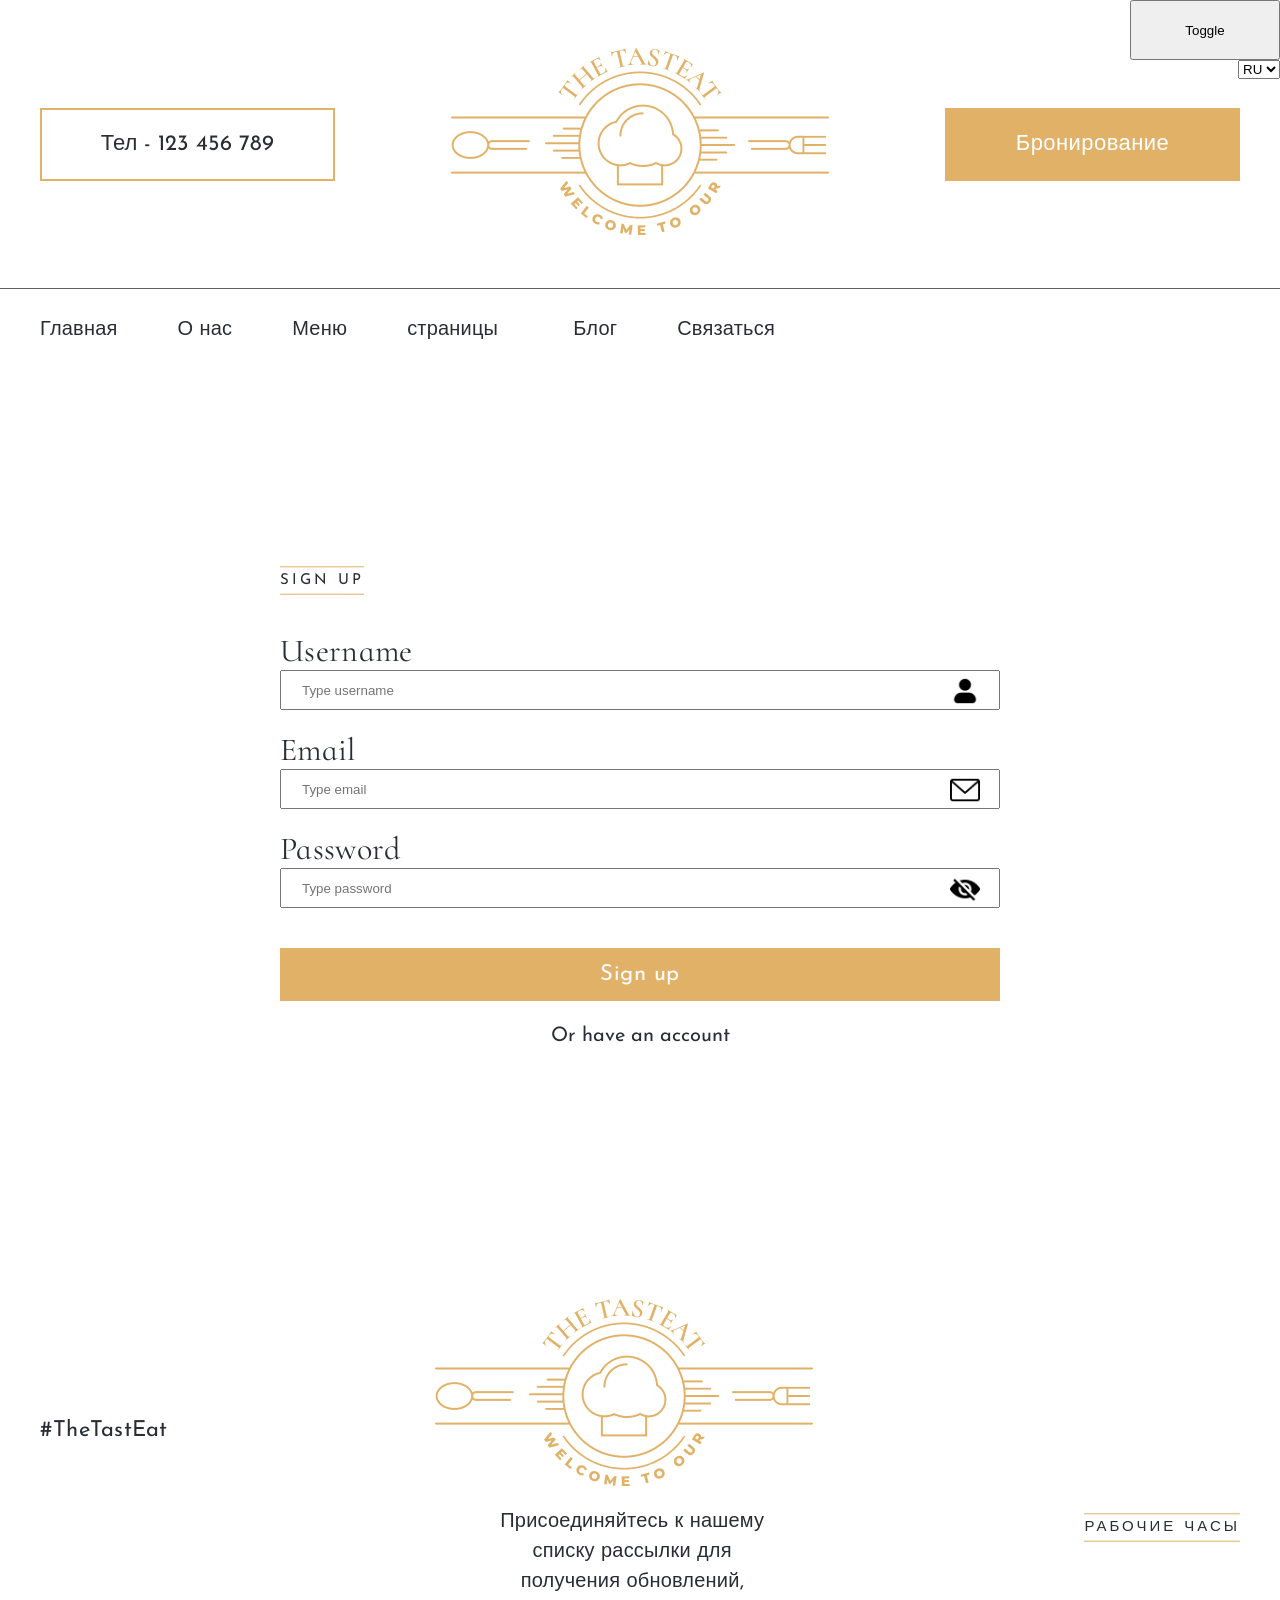
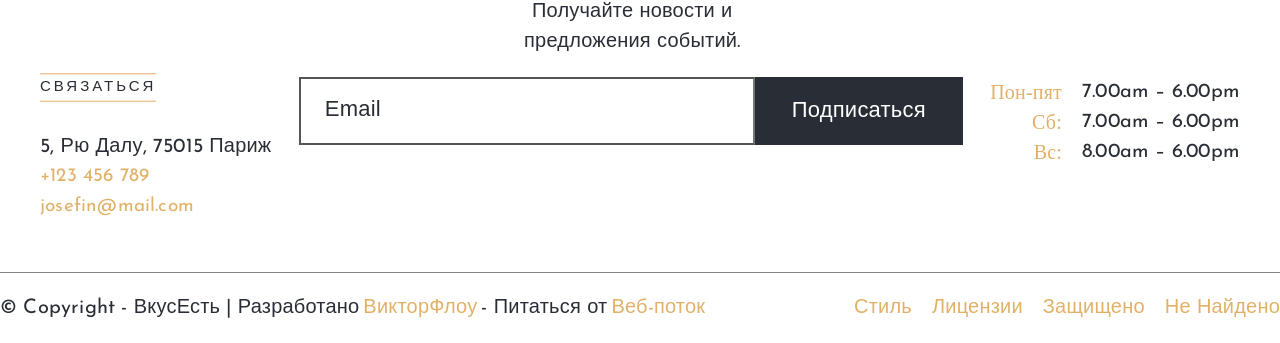
==== auth.html @ c8b8f95c "feat: add initial page layout" ====
<!DOCTYPE html>
<html lang="en">

<head>
    <meta charset="UTF-8">
    <meta name="viewport" content="width=device-width, initial-scale=1.0">
    <link href="https://fonts.googleapis.com/css2?family=Josefin+Sans:ital,wght@0,100..700;1,100..700&display=swap"
        rel="stylesheet">
        <link type="image/x-icon" href="./static/LOGO.png" rel="shortcut icon">
    <link
        href="https://fonts.googleapis.com/css2?family=Cormorant+Infant:ital,wght@0,300;0,400;0,500;0,600;0,700;1,300;1,400;1,500;1,600;1,700&display=swap"
        rel="stylesheet">
    <title>Курсовая работа</title>
    <link href="./styles/theme/global.css" rel="stylesheet">
    <link href="./styles/index.css" rel="stylesheet">
    <link href="./styles/auth.css" rel="stylesheet">
    <link href="./styles/theme/breakpoints.css" rel="stylesheet">
    <link href="./styles/theme/animations.css" rel="stylesheet">
    <link href="./styles/theme/theme.css" rel="stylesheet">
    <link href="./styles/theme/other-breakpoints.css" rel="stylesheet">
    <link href="./styles/theme/burger.css" rel="stylesheet">
    <link href="./styles/theme/modal.css" rel="stylesheet">
</head>

<body>
    <div class="page__wrapper">
    <header class="header">
        <div class="container__max">
            <div class="header__preview">
                <div class="header__preview__button__left btn__animation">
                    <a href="tel:123456789" class="lng-tel">Call - 123 456 789</a>
                </div>
                <div class="header__preview__logo">
                    <img src="./static/LOGO.png" alt="logo" class="header__preview__image" />
                </div>
                <div class="header__preview__button__right lng-reservation btn__animation">
                    Reservation
                </div>
            </div>
            <div class="navbar__container">

          


        <nav>
            <ul class="header__navbar">
                <li class="header__btn">
                    <a style="position: relative; z-index: 11111111111111111111;" class="lng-home pp"
                    href="./index.html">
                    Home
                </a>
                </li>
                <li class="header__btn">
                    <a href="#mini__info" class="header__btn__link lng-about__us">
                        About Us
                    </a>
                </li>
                <li class="header__btn">
                    <a href="#dishes" class="header__btn__link lng-menu">
                        Our Menu
                    </a>
                </li>
                <li class="header__btn">
                    <a style="position: relative; z-index: 11111111111111111111;" class="lng-pages pp"
                        href="./index.html">
                        Pages
                    </a>
                </li>

                <li class="header__btn">
                    <a href="#blog" class="header__btn__link lng-blog">
                        Blog
                    </a>
                </li>
                <li class="header__btn">
                    <a href="#footer" class="header__btn__link lng-contact">
                        Contact Us
                    </a>
                </li>
            </ul>
        </nav>




                <div class="header__navbar__networks">
                    <img src="./static/inst.png" alt="social network" class="header__network" />
                    <img src="./static/facebook.png" alt="social network" class="header__network" />
                    <img src="./static/twitter.png" alt="social network" class="header__network" />
                    <img src="./static/pinterest.png" alt="social network" class="header__network" />
                </div>

            </div>

        </div>



<div class="burger__panel">
    <div class="burger">
        <span></span>
                <span></span>
                <span></span>
            </div>

        </div>
        <aside class="burger__content">

            <img src="./static/LOGO.png" alt="logo" class="burger__logo">

            <div class="burger__btns">
                <div class="burger__btn lng-home">Home</div>
                <div class="burger__btn lng-about__us">About Us</div>
                <div class="burger__btn  lng-menu">Our Menu</div>
                <div class="burger__btn lng-pages">Pages</div>
                <div class="burger__btn lng-blog">Blog</div>
                <div class="burger__btn lng-contact">Contact Us</div>
                <div class="burger__btn">Call - 123 456 789</div>
                <div class="burger__btn">Reservation</div>
            </div>
            <div class="header__navbar__networks">
                <img src="./static/inst.png" alt="social network" class="header__network" />
                <img src="./static/facebook.png" alt="social network" class="header__network" />
                <img src="./static/twitter.png" alt="social network" class="header__network" />
                <img src="./static/pinterest.png" alt="social network" class="header__network" />
            </div>
        </aside>
    </header>




















        <main class="content__of__page">
            <div id="arrowTop" class="arrowTop" hidden></div>
            <section class="auth__form">
                <div class="container__max">
                    <div class="auth__form__content">
                        <p class="auth__form__title">
                            Sign up
                        </p>
                        <form action="" class="auth__form__inputs">
                            <div class="form__element">
                                <p class="form__username__text">
                                    Username
                                </p>
                                <input type="text" class="form__username__input user__input" placeholder="Type username" required />
                                <img src="./static/auth/user.png" alt="user" class="form__username__image" />


                                <p class="form__user__input__error">
                                   
                                </p>
                            </div>


                            <div class="form__element">
                                <p class="form__username__text">
                                    Email
                                </p>
                                <input type="text" class="form__username__input email__input" placeholder="Type email" required />
                                <img src="./static/auth/email.png" alt="user" class="form__username__image" />


                                <p class="form__email__input__error">
                                   
                                </p>
                            </div>


                            <div class="form__element">
                                <p class="form__username__text">
                                    Password
                                </p>
                                <input   class="form__username__input password__input" type="password" placeholder="Type password" required />
                                <img src="./static/auth/hidden.png" alt="user" class="form__username__image eye__btn" />


                                <p class="form__password__input__error">
                                   
                                </p>
                            </div>

                            <div class="form__element">
                                <button type="submit" class="auth__form__submit btn__animation">
                                    Sign up
                                </button>
                            </div>

                            <div class="form__element">
                              <p class="orHave">
                                <a href="./signin.html">

                                    Or have an account
                                </a>
                              </p>
                            </div>
                        </form>
                    </div>
                </div>
            </section>
        </main>
        <footer class="footer" id="footer">
            <div class="container__max">
                <div class="footer__preview">
                    <p class="footer__hashtag">
                        #TheTastEat
                    </p>
                    <img src="./static/LOGO.png" alt="logo" class="footer__preview__logo" />
                    <div class="footer__networks">
                        <img src="./static/inst.png" alt="social network" class=" " />
                        <img src="./static/facebook.png" alt="social network" class=" " />
                        <img src="./static/twitter.png" alt="social network" class=" " />
                        <img src="./static/pinterest.png" alt="social network" class=" " />
                    </div>
                </div>
                <div class="footer__titles">
                    <div class="footer__titles__element">
                    </div>
                    <div class="footer__titles__element lng-footer-title">
                        Join our mailing list for updates,
                        Get news & offers events.
                    </div>
                    <div class="footer__titles__element">
                        <p class="footer__working__hours lng-footer-wh">
                            Working Hours
                        </p>
                    </div>
                </div>
                <div class="footer__main">
                    <div class="footer__main__element">
                        <p class="footer__main__element__title lng-footer-contact">
                            Contact
                        </p>
                        <p class="footer__main__element__subtitle lng-footer-st">
                            5 Rue Dalou, 75015 Paris
                        </p>
                        <p class="footer__main__element__email">
                            <a href="tel:1234556">
                                +123 456 789
                            </a>
                        </p>
                        <p class="footer__main__element__tel">
                            <a href="mailto:test@mail.ru">

                                josefin@mail.com
                            </a>
                        </p>
                    </div>


                    <div class="footer__main__element">

                        <form action="" class="footer__main__element__form">
                            <div class="footer__main__element__form__content">
                                <input type="text" class="footer__main__element__input" placeholder="Email" required />
                                <button type="submit"
                                    class="footer__main__element__form__btn lng-footer-sbs btn__animation">
                                    Subscribe
                                </button>
                            </div>
                        </form>

                    </div>
                    <div class="footer__main__element">
                        <div class="footer__main__element__days">
                            <div class="footer__main__element__day">
                                <p class="footer__main__element__day__left lng-footer-m-f">
                                    Mon – Fri:
                                </p>
                                <p class="footer__main__element__day__right">
                                    7.00am – 6.00pm
                                </p>
                            </div>
                            <div class="footer__main__element__day">
                                <p class="footer__main__element__day__left lng-footer-sat">
                                    Sat:
                                </p>
                                <p class="footer__main__element__day__right">
                                    7.00am – 6.00pm
                                </p>
                            </div>
                            <div class="footer__main__element__day">
                                <p class="footer__main__element__day__left lng-footer-sun">
                                    Sun:
                                </p>
                                <p class="footer__main__element__day__right">
                                    8.00am – 6.00pm
                                </p>

                            </div>
                        </div>

                    </div>
                </div>

                <div class="footer__copyright">
                    <div class="footer__copyright__left">
                        <span class="footer__copyright__white lng-footer-copyright">
                            © Copyright - TastEat | Designed by
                        </span>
                        <span class="footer__copyright__orange lng-footer-victorflow">
                            VictorFlow
                        </span>
                        <span class="footer__copyright__white lng-footer-powered">
                            - Powered by
                        </span>
                        <span class="footer__copyright__orange lng-footer-webflow">
                            Webflow
                        </span>
                    </div>
                    <div class="footer__copyright__right">
                        <div class="footer__copyright__item lng-footer-styleguide">Styleguide</div>
                        <div class="footer__copyright__item lng-footer-licences">Licenses</div>
                        <div class="footer__copyright__item lng-footer-protected">Protected</div>
                        <div class="footer__copyright__item lng-footer-not">Not Found</div>
                    </div>
                </div>
            </div>
        </footer>




        <input type="button" class="theme__switcher" value="Toggle" id="toggle-theme" />

        <select class="change-lang">
            <option value="ru" selected>RU</option>
            <option value="en">EN</option>
           
        </select>
    </div>






    <div class="modal">
        <div class="modal__window" id="modal">

<div class="modal__sign__up__content">

    <h1 class="modal__window__title">
        Contradulation! You have been successfully sign up!
            </h1>
            <button class="modal__window__btn  btn__animation">
                Continue
            </button>
        </div>
         






        </div>
        <div class="modal__overlay"></div>
    </div>






    <script src="book-modal.js"></script>
    <script src="card-carousel.js">  </script>
    <script src="arrow.js">  </script>
    <script src="theme-switcher.js"></script>
    <script src="sidebar.js"></script>
    <script src="lang-switcher.js"></script>
    <script src="auth.js"></script>
    <script src="form-validation.js"></script>
</body>

</html>
---- styles/theme/global.css ----
* {
    box-sizing: border-box;
    margin: 0;
    padding: 0;
  }
  
  html,
  body {
    scroll-behavior: smooth;
    display: grid;

    grid-template-rows: 100%;
    grid-template-columns: 1fr;
    margin: 0;
    padding: 0;
    /*overflow-x: hidden; */
  }
  
  a {
    color: inherit;
    text-decoration: none;
  }
  
  button {
    border: none;
  }
  
  li {
    list-style-type: none;
  }
  
  ul {
    margin-left: 0;
    padding-left: 0;
  }
  
  h1,
  h2,
  h3,
  h4,
  h5,
  h6 {
    margin: 0;
  }
   
  .container__min {
    max-width: 1050px;
    margin: 0 auto;
    width: 100%;
  }
  
  .container__max {
    max-width: 1440px;
    margin: 0 auto;
    width: 100%;
  }
 
  
  .page__wrapper {
    display: flex;
    flex-direction: column;
    align-items: center;
    min-height: 100vh;
  }
  
  .content__of__page {
    flex-grow: 1;
    width: 100%;
  }
---- styles/index.css ----
:root {
    --body-bg-color: #fff;
    --black-color: #FFFFFF;
    --white-color: #292e36;
    --gray-color: #555;
    --transparent-gray: rgba(255, 255, 255, 0.4);
    --card-color: #343942;
    --we-offer-border: #323841;
    --book-table: rgba(41, 46, 54, 0.95);
    --darken-black: #fff;
}

:root[theme='dark'] {
    --body-bg-color: #292e36;
    --black-color: #292E36;
    --white-color: #fff;
    --gray-color: #dad7d7;
    --transparent-gray: #555;
    --card-color: #9e9c9c;
    --we-offer-border: #717477;
    --book-table: rgba(137, 139, 141, 0.95);
    --darken-black: #000;
}


body {
    background-color: var(--body-bg-color);
    transition: 1s ease-in-out;
}

.theme__switcher {
    position: fixed;
    width: 150px;
    height: 60px;
    right: 0;
}

.header {
    width: 100%;
    height: 370px;

    background-color: var(--black-color);


}

.header__preview {

    height: 288px;
    align-items: center;
    justify-content: space-between;
    padding: 0 40px;
    display: grid;
    grid-template-columns: minmax(180px, 295px) minmax(0px, 378px) minmax(180px, 295px);

    grid-column-gap: 10px;


}

.header__preview__button__left {
    white-space: nowrap;

    height: 73px;
    display: flex;
    align-items: center;
    justify-content: center;
    /*  color: #FFFFFF; */
    color: var(--white-color);
    border: 2px solid #E1B168;
    cursor: pointer;
    font-family: 'Josefin Sans', sans-serif;
    font-weight: 400;
    font-size: 22px;
    line-height: 150%;
    position: relative;

}

.header__preview__image {
    max-width: 378px;
    min-width: 300px;
    width: 100%;
}

.header__preview__button__right {

    height: 73px;
    background-color: #E1B168;
    /* color: #292E36; */
    color: var(--black-color);
    position: relative;
    display: flex;
    align-items: center;
    justify-content: center;
    font-weight: 400;
    font-size: 22px;
    line-height: 150%;
    letter-spacing: 0.02em;
    text-align: center;
    font-family: 'Josefin Sans', sans-serif;
    cursor: pointer;
}

.navbar__container {
    display: flex;
    justify-content: space-between;
    padding: 0 40px;
    height: 82px;
    align-items: center;
    border-top: 1px solid #5c6168;
}

.header__navbar {
    display: flex;
    column-gap: 60px;
}

.header__btn {
    font-weight: 400;
    font-size: 20px;
    line-height: 150%;
    letter-spacing: 0.01em;
    white-space: nowrap;
    color: var(--white-color);
    cursor: pointer;
    font-family: 'Josefin Sans', sans-serif;
    transition: 1s ease-in-out;
}

.header__btn:hover {
    color: #E1B168;
}

.header__btn:nth-child(5) {
    padding-left: 15px;
}

.header__navbar__networks {
    display: flex;
    column-gap: 20px;
}

.welcome {
    background-color: var(--black-color);
    height: 810px;


}

.welcome__content {
    display: flex;
    justify-content: space-between;
    align-items: center;
    height: 810px;
    padding-left: 40px;
    padding-right: 40px;

}

.welcome__left {
    display: flex;
    flex-direction: column;
    justify-content: center;

}

.welcome__title {
    max-width: 610px;
    font-weight: 400;
    font-size: 100px;
    line-height: 110%;
    color: var(--white-color);
    font-family: 'Cormorant Infant', sans-serif;
    margin-bottom: 26px;
}

.welcome__about {
    max-width: 610px;
    color: var(--white-color);
    font-family: 'Josefin Sans', sans-serif;
    font-weight: 400;
    font-size: 20px;
    line-height: 150%;
    margin-bottom: 35px;
}

.welcome__btn {
    background-color: transparent;
    border: 2px solid #E1B168;
    outline: none;
    cursor: pointer;
    width: 230px;
    height: 73px;
    display: flex;
    align-items: center;
    justify-content: center;
    color: #E1B168;

    font-family: 'Josefin Sans', sans-serif;
    font-weight: 400;
    font-size: 22px;
    line-height: 150%;
    letter-spacing: 0.01em;
}



.welcome__right {
    margin-top: 30px;

    /*                  
    background-color: orange;
   */
    align-self: flex-start;
}


.welcome__right__image {

    /*  display: grid;
     grid-template-columns: minmax(0px,  595px); */
    max-width: 595px;
    width: 100%;
    object-position: bottom;
}

.welcome__right__container {
    align-self: flex-end;
    height: 810px;
    position: relative;
    padding-left: 30px;
    padding-right: 30px;

}

.welcome__right__rh {
    width: 30px;
    height: 100%;
    background: rgba(255, 255, 255, 0.1);
    position: absolute;
    top: 0;
    right: 0;
    margin-left: 30px;
}

.mini__info {
    background-color: #fff8f5;

}

.mini__info__item__image {
    width: 83px;
    height: 83px
}

.mini__info__content {
    height: 243px;
    display: flex;
    padding-left: 40px;
    padding-right: 40px;
    justify-content: space-between;
    column-gap: 15px;
    /*
   */
    padding-top: 90px;
}

.mini__info__item {
    display: flex;
    column-gap: 20px;

}

.mini__info__item__title {
    font-family: 'Cormorant Infant', sans-serif;
    font-weight: 400;
    font-size: 30px;
    line-height: 130%;
    letter-spacing: 0.01em;
    color: #292E36;
    /*
  color: var(--black-color)
  */
}

.mini__info__item__about {
    font-weight: 400;
    font-size: 20px;
    line-height: 150%;
    letter-spacing: 0.01em;
    color: #555;
}


.delivery__story {
    background-color: #fff8f5;

}

.delivery__story__left {
    /*
height: 519px;
flex: 0 1 743px;
*/
    max-width: 743px;
    width: 100%;
    display: flex;

}

.delivery__story__left img {
    width: 100%;
}

.deivery__story__content {

    padding-left: 40px;
    padding-right: 40px;
    display: flex;
    column-gap: 45px;
    padding-top: 154px;

}

.delivery__story__right {
    display: flex;
    flex-direction: column;
}

.delivery__story__right__title {
    font-weight: 400;
    font-size: 40px;
    line-height: 140%;
    letter-spacing: 0.01em;
    font-family: 'Cormorant Infant', sans-serif;
    color: #292e36;
    /*
 color: var(--black-color);
 */
    margin-bottom: 10px;
}

.delivery__story__right__about {
    font-weight: 400;
    font-size: 20px;
    line-height: 150%;
    letter-spacing: 0.01em;
    max-width: 559px;
    color: #555;
    font-family: 'Josefin Sans', sans-serif;
    margin-bottom: 20px;
}


.delivery__story__right__years {
    display: flex;
    column-gap: 20px;

}

.delivery__story__right__2018,
.delivery__story__right__2022 {
    max-width: 274px;
}

.delivery__story__right__2018__title,
.delivery__story__right__2022__title {
    font-weight: 400;
    font-size: 40px;
    line-height: 140%;
    letter-spacing: 0.01em;
    font-family: 'Cormorant Infant', sans-serif;
    margin-bottom: 20px;
}

.delivery__story__right__2018__about,
.delivery__story__right__2022__about {
    font-weight: 400;
    font-size: 20px;
    line-height: 150%;
    letter-spacing: 0.01em;
    color: #555;
    font-family: 'Josefin Sans', sans-serif;
    margin-bottom: 20px;
}


.delivery__story__right__subscribtion__title {
    font-weight: 400;
    font-size: 20px;
    line-height: 150%;
    letter-spacing: 0.01em;
    color: #555;
    font-family: 'Josefin Sans', sans-serif;
    margin-bottom: 20px;
}

















.dishes {
    /*  
 */
    margin-top: 139px;
}

.dishes__menu {
    font-weight: 400;
    font-size: 15px;
    line-height: 150%;
    letter-spacing: 0.2em;
    position: relative;
    display: inline;
    font-family: 'Josefin Sans', sans-serif;
    margin-bottom: 20px;
    margin-left: 40px;
}

.dishes__content {
    margin-top: 12px;
    display: flex;
    justify-content: space-between;
    padding-left: 40px;
    padding-right: 40px;
    gap: 20px;

}

.dishes__menu::before {
    content: "";
    background-color: #E1B168;
    width: 100%;
    position: absolute;
    height: 1px;
    top: 0;
    left: 0;
    transform: translateY(-6.7px);
}

.dishes__menu::after {
    content: "";
    background-color: #E1B168;
    width: 100%;
    position: absolute;
    height: 1px;
    bottom: 0;
    left: 0;
    transform: translateY(6.7px);
}

.dishes__left__title {
    font-weight: 400;
    font-size: 40px;
    line-height: 140%;
    letter-spacing: 0.01em;
    color: var(--white-color);
    font-family: 'Cormorant Infant', sans-serif;
    margin-bottom: 13px;
}



.dishes__left__about {
    font-weight: 400;
    font-size: 20px;
    line-height: 150%;
    letter-spacing: 0.01em;
    /* color: #555; */
    color: var(--gray-color);
    font-family: 'Josefin Sans', sans-serif;
    max-width: 486px;
    margin-bottom: 45px;


}

.dishes__left__button {
    border: 2px solid #E1B168;
    display: flex;
    align-items: center;
    justify-content: center;
    font-weight: 400;
    font-size: 22px;
    line-height: 150%;
    letter-spacing: 0.01em;
    cursor: pointer;
    outline: none;
    background-color: transparent;
    color: #E1B168;
    font-family: 'Josefin Sans', sans-serif;
    width: 255px;
    height: 73px;
    margin-top: 60px;
}



.dishes__right {

    color: #555;
}

.dishes__elements {
    display: flex;
    flex-direction: column;
    row-gap: 35px;
}

.dishes__right__title {
    font-weight: 400;
    font-size: 36px;
    line-height: 140%;
    letter-spacing: 0.01em;
    font-family: 'Cormorant Infant', sans-serif;
    margin-bottom: 39px;
    color: var(--white-color)
}

.dishes__right__item {
    margin-bottom: 50px;
}

.dish__element {
    display: grid;
    grid-template-columns: 1fr minmax(200px, 718px);
    grid-column-gap: 20px;


}

/*flex  grow shrink*/
.dish__element__content {
    display: flex;
    flex-direction: column;
}

.dish__element__info {
    display: inline-flex;
    flex-wrap: nowrap;
    justify-content: space-between;
    position: relative;
}

.dish__element__title {
    font-weight: 400;
    font-size: 30px;
    line-height: 140%;
    letter-spacing: 0.01em;
    margin-top: 5px;
    /* color: #292e36; */
    color: var(--white-color);

    font-family: 'Cormorant Infant', sans-serif;
}

.dish__element__line {
    background-color: #aaa;
    height: 2px;
    width: 100%;
    margin-top: auto;

    /* margin-bottom: 10px; */
    transform: translateY(-10px);
}

.dish__element__about {
    margin-top: auto;
    font-weight: 400;
    font-size: 22px;
    line-height: 150%;
    letter-spacing: 0.01em;
    /* color: #555; */
    color: var(--gray-color);
    white-space: nowrap;
    font-family: 'Cormorant Infant', sans-serif;
    margin-bottom: 20px;
}

.dish__element__price {
    font-weight: 400;
    font-size: 30px;
    line-height: 140%;
    letter-spacing: 0.01em;
    /*color: #292e36; */

    color: var(--white-color);
    font-family: 'Cormorant Infant', sans-serif;
    margin-bottom: 10px;
}













.all {
    width: 300px;
    height: 400px;
    background-color: #E1B168;
    text-align: right;
}

.background__lamps {
    width: 100%;
    height: 600px;
    object-fit: cover;
    object-position: center;
}






/*offers__card__content__image */

.offers {
    margin-top: 140px;

}

.offers__content {
    display: flex;
    flex-direction: column;
    align-items: center;
    justify-content: center;

}



.offers__first__title {
    font-weight: 400;
    font-size: 15px;
    line-height: 150%;
    letter-spacing: 0.2em;
    text-transform: uppercase;
    text-align: center;
    /*
    color: #292e36;
  */
    color: var(--white-color);
    font-family: 'Josefin Sans', sans-serif;
    display: inline;
    position: relative;
    margin-bottom: 12px;
}


.offers__first__title::before {
    content: "";
    background-color: #E1B168;
    width: 100%;
    position: absolute;
    height: 1px;
    top: 0;
    left: 0;
    transform: translateY(-6.7px);
    top: 0;
    left: 0
}

.offers__first__title::after {
    content: "";
    background-color: #E1B168;
    width: 100%;
    position: absolute;
    height: 1px;
    bottom: 0;
    left: 0;
    transform: translateY(6.7px);
    left: 0;
    bottom: 0;
}

.offers__second__title {
    font-weight: 400;
    font-size: 40px;
    line-height: 140%;
    letter-spacing: 0.01em;
    text-transform: capitalize;
    text-align: center;
    /*   color: #292e36; */
    color: var(--white-color);
    font-family: 'Cormorant Infant', sans-serif;
    margin-bottom: 8px;
}


.offers__about {
    font-weight: 400;
    font-size: 20px;
    line-height: 150%;
    letter-spacing: 0.01em;
    text-align: center;
    /* color: #555; */

    color: var(--gray-color);
    font-family: 'Josefin Sans', sans-serif;
    max-width: 813px;
}


.offers__cards {
    display: grid;
    grid-template-columns: minmax(300px, 665px) minmax(300px, 665px);
    grid-column-gap: 20px;
}


.offers__card {
    height: 409px;
    padding: 0 40px;
    position: relative;


}

.offers__card__backgroud {
    position: absolute;

    width: 100%;
    height: 100%;
    top: 0;
    left: 0;
    z-index: 0;
}



.offers__card__left {
    position: relative;
    z-index: 111;
    flex-direction: column;
    display: flex;
    justify-content: center;
    height: 409px;
    max-width: 254px;
    align-items: center;
}

.offers__card__price__block {
    position: relative;

    z-index: 111;

    transform: translateX(-60px) translateY(-70px);
}

.offers__card:nth-child(1) .offers__card__price__block::before {
    position: absolute;
    content: url("../static/offers/white cloud.png");
    transform: translateX(-35px);
    z-index: 1;
}

.offers__card:nth-child(2) .offers__card__price__block::before {
    position: absolute;
    content: url("../static/offers/black vloud.png");
    transform: translateX(-35px);
    z-index: 1;
}


.offers__card__price__title {
    font-weight: 400;
    font-size: 15px;
    position: relative;
    z-index: 111;
    line-height: 70%;
    letter-spacing: 0.01em;
    text-transform: uppercase;
    color: #292e36;
    font-family: 'Josefin Sans', sans-serif;
    padding-left: 20px;
}

.offers__card:nth-child(2) .offers__card__price__title {
    color: #fff;
}

.offers__card:nth-child(2) .offers__card__price {
    color: #fff;
}

.offers__card__content__image {
    position: absolute;
    z-index: 0;
    right: 0;

    top: 50%;
    transform: translateY(-50%);
}

.offers__card__price {
    font-weight: 400;
    font-size: 60px;
    line-height: 110%;
    position: relative;
    z-index: 111;
    letter-spacing: 0em;
    font-family: 'Cormorant Infant', sans-serif;
    color: #292e36;
}

.offers__card__content__first__title {
    font-family: 'Josefin Sans', sans-serif;
    font-weight: 400;
    font-size: 15px;
    line-height: 150%;
    letter-spacing: 0.3em;
    text-transform: uppercase;
    color: #292e36;
    display: inline;

    position: relative;
}

.offers__card__content__second__title {
    font-weight: 400;
    font-size: 40px;
    line-height: 140%;
    letter-spacing: 0.01em;
    color: #292e36;
    font-family: 'Cormorant Infant', sans-serif;
}

.offers__card__content__about {
    font-weight: 400;
    font-size: 20px;
    line-height: 150%;
    letter-spacing: 0.01em;
    font-family: 'Josefin Sans', sans-serif;
    color: #555;
}


.offer__price__header {
    font-weight: 400;
    font-size: 15px;
    line-height: 70%;
    letter-spacing: 0.01em;
    text-transform: uppercase;
    color: #292e36;
    font-family: 'Josefin Sans', sans-serif;
    position: relative;
    z-index: 22;

}



.customers {
    width: 100%;
    min-height: 906px;
 
    background-color: var(--white-color);

 
    padding-top: 150px;
}


.ft {

    width: 100%;
    height: 1000px;
    position: relative;
    background-color: red;
}
.slider {
    position: relative;

    width: 100%;

    user-select: none;
    touch-action: pan-y;

    margin-bottom: 130px;
     
 /*   height: auto;
 
 height: 1000px;
 overflow-x: hidden;
 */
 

    
}

.slider img {
    poiner-events: none;
}

.slider-list {

    position: relative;
    height: auto;
    overflow: hidden;
}
/*
*/
.slider-list.grab {
    cursor: grab;
}

.slider-list.grabbing {
    cursor: grabbing;
}


.customers__carousel {
    transition: 1s ease;
    width: auto;
    column-gap: 30px;
    height: 800px;
    height: 100%;
    display: flex;
    position: absolute;
 
}
.slider-track {
display: flex;
column-gap: 20px;
position: absolute;
}

.slide {}


.customers__content {
    padding-left: 40px;
    padding-right: 40px;
 
  min-height: 906px;

}

.customers__first__title {
    font-weight: 400;
    font-size: 16x;
    line-height: 150%;
    letter-spacing: 0.01em;
 
    color: var(--black-color);
    font-family: 'Josefin Sans', sans-serif;
    position: relative;
    display: inline;

    letter-spacing: 2px;
    text-transform: uppercase;
}

.customers__first__title::before {
    content: "";
    background-color: #E1B168;
    width: 100%;
    position: absolute;
    height: 1px;
    top: 0;
    left: 0;
    transform: translateY(-6.7px);
}
.customer__card__bio__logo__image {
    width: 113px;
    height: 113px;
    object-fit: cover;
    border-radius: 50%;
    object-position: center;
    position: relative;
}
 
.customers__first__title::after {
    content: "";
    background-color: #E1B168;
    width: 100%;
    position: absolute;
    height: 1px;
    bottom: 0;
    left: 0;
    transform: translateY(6.7px);
}

.customer__card__bio__logo  {
    position: relative;
}
.zapatie {
    position: absolute;
    top: 0;
    left: 0;
}
.customers__second__title {
    font-weight: 400;
    margin-top: 15px;
    font-size: 40px;
    line-height: 140%;
    letter-spacing: 0.01em;
    text-transform: capitalize;
    /*   color: #fff; */

    color: var(--black-color);
    font-family: 'Cormorant Infant', sans-serif;
    margin-bottom: 8px;
}

.customers__about {
    font-weight: 400;
    font-size: 20px;
    line-height: 150%;
    letter-spacing: 0.01em;
    /* color: #fff; */

    color: var(--black-color);
    font-family: 'Josefin Sans', sans-serif;
    margin-bottom: 75px;
}

.slider__container {
 position: relative;
 width: 100%;
 height: auto;
 overflow: hidden;
 
}

.customers__cards {
    max-width: 100%;
    
    position: relative; 
   
 overflow: hidden;

 height: 100%;

}  
.customers__carousel {
    transition: 1s ease;
    width: auto;
    column-gap: 30px;

    display: flex;

    position: absolute;
 
}
 
.customer__rate__card {
    display: flex;
    flex-direction: column;
    align-items: center;
    justify-content: flex-start;
    padding: 0px 40px;
    background-color: var(--black-color);
    height: auto;
 
   position: relative;

    min-width: 544px;
}




.customer__rate__card__bio {
    display: flex;
    column-gap: 30px;
    width: 100%;
    justify-content: flex-start;
    height: auto;
    margin-bottom: 31px;
}




.customer__rate__card__bio__title {
    font-weight: 400;
    font-size: 30px;
    line-height: 140%;
    letter-spacing: 0.01em;
    /*color: #fff; */
    color: var(--white-color);
    font-family: 'Cormorant Infant', sans-serif;
}

.customer__rate__card__bio__location {
    font-weight: 400;
    font-size: 20px;
    line-height: 150%;
    letter-spacing: 0.01em;
    font-family: 'Josefin Sans', sans-serif;
    color: #e1b168;

}

.customer__rate__card__bio__text {
    display: flex;
    flex-direction: column;
    justify-content: center;
}


.customer__rate__card__comment {
    font-weight: 400;
    font-size: 24px;
    line-height: 156%;
    letter-spacing: 0.01em;
    font-family: 'Cormorant Infant', sans-serif;
    margin-top: 32px;
    color: var(--white-color);
}
.customers__cards__arrows {
    display: flex;
   justify-content: center;
   column-gap: 30px;
   font-size: 32px;
}

.customers__card__arrow {
    padding: 20px;
    border-radius: 15px;
    border: none;
    outline: none;
    font-size: 32px;
    cursor: pointer;
}











.customers__cards__dots  {
    display: flex;
  justify-content: center;
  column-gap: 10px;
 
margin-top: 70px;
}


.first-arrows, .second-arrows {
    display: none;
}
.first-arrows {
    margin-top: 40px;
}
.customers__cards::-webkit-scrollbar {
    /* убрали видимость полоски скроллинга*/
    width: 0px;
    height: 0px;
}

.customer__card {
    /*  
  */
    flex: 0 0 544px;

    background-color: var(--card-color);
    /*height: 332px */

    min-height: 332px;
}

.customer__card__container {
    max-width: 464px;
    margin: 0 auto;
}

.customer__card__line {
    margin-top: 30px;
    height: 1px;
    width: 100%;
    background: #797e89;
    margin-bottom: 32px;


}

.customer__preview {
    display: flex;
    column-gap: 30px;
}


.customer__name {
    font-weight: 400;
    font-size: 30px;
    line-height: 140%;
    letter-spacing: 0.01em;
    color: #fff;
    font-family: 'Cormorant Infant', sans-serif;

    margin-top: 20px;
}

.customer__location {

    font-weight: 400;
    font-size: 20px;
    line-height: 150%;
    letter-spacing: 0.01em;
    color: #e1b168;
    font-family: 'Josefin Sans', sans-serif;
}

.customer__card__about {
    font-weight: 400;
    font-size: 24px;
    line-height: 156%;
    letter-spacing: 0.01em;
    color: #fff;
    font-family: 'Cormorant Infant', sans-serif;

}

.customers__cards__buttons {
    display: flex;
    justify-content: center;
    column-gap: 10px;
    margin-top: 70px;
}

.customer__avatar__wrapper {
    position: relative;
}

.customer__element__image__item {
    width: 30px;
    height: 30px;
    background-color: #E1B168;
    border: 2px solid #292E36;
    display: flex;
    align-items: center;
    border-radius: 50%;
    justify-content: center;
    position: absolute;
}

.customers__cards__button {
    cursor: pointer;
    border-radius: 10px;
    width: 20px;
    height: 20px;
    box-shadow: 0 0 3px 0 rgba(51, 51, 51, 0.4);
    background-color: var(--transparent-gray);
}

.active__card {
    border-radius: 10px;
    width: 20px;
    height: 20px;
    box-shadow: 0 0 3px 0 rgba(51, 51, 51, 0.4);
    background-color: var(--black-color);
    font-family: 'Cormorant Infant', sans-serif;
}






















.popular {
    margin-top: 120px;
    margin-bottom: 140px;

}

.popular__content {
    display: flex;
    flex-direction: column;
    align-items: center;
    padding-left: 40px;
    padding-right: 40px;
}

.popular__cards {
    display: grid;
    grid-template-columns: minmax(200px, 308px) minmax(200px, 308px) minmax(200px, 308px) minmax(200px, 308px);
    grid-column-gap: 30px;

}

.popular__first__title {
    display: inline;
    font-weight: 400;
    font-size: 15px;
    line-height: 150%;
    letter-spacing: 0.2em;
    text-transform: uppercase;
    text-align: center;
    /* color: #292e36; */
    color: var(--white-color);
    font-family: 'Josefin Sans', sans-serif;
    position: relative;
    margin-bottom: 12px;
}

.popular__first__title::before {
    content: "";
    background-color: #E1B168;
    width: 100%;
    position: absolute;
    height: 1px;
    top: 0;
    left: 0;
    transform: translateY(-6.7px);
    top: 0;
    left: 0
}

.popular__first__title::after {
    content: "";
    background-color: #E1B168;
    width: 100%;
    position: absolute;
    height: 1px;
    bottom: 0;
    left: 0;
    transform: translateY(6.7px);
    left: 0;
    bottom: 0;
}

.popular__second__title {
    font-weight: 400;
    font-size: 40px;
    line-height: 140%;
    letter-spacing: 0.01em;
    /*color: #292e36; */
    color: var(--white-color);
    font-family: 'Cormorant Infant', sans-serif;
    margin-bottom: 8px;
}


.popular__card__about {

    font-weight: 400;
    font-size: 20px;
    line-height: 150%;
    letter-spacing: 0.01em;
    /*   color: #555; */
    color: var(--gray-color);
    font-family: 'Josefin Sans', sans-serif;

}

.popular__about {
    max-width: 760px;

    font-weight: 400;
    font-size: 20px;
    line-height: 150%;
    letter-spacing: 0.01em;
    text-align: center;
    /* color: #555; 
   color: red;
   */
    color: var(--gray-color);
    font-family: 'Josefin Sans', sans-serif;
    margin-bottom: 50px;
}

.popular__card__header {
    display: flex;
    justify-content: space-between;
}

.popular__card__title {
    font-weight: 700;
    font-size: 30px;
    line-height: 140%;
    letter-spacing: 0.01em;
    font-family: 'Cormorant Infant', sans-serif;
 
    color: var(--white-color)
}
.popular__card__image {
    width: 318px;
    height: 307px
}
.popular__card__price {
    font-weight: 700;
    font-size: 30px;
    line-height: 140%;
    letter-spacing: 0.01em;
    /*   color: #292e36; */

    color: var(--white-color);
    font-family: 'Cormorant Infant', sans-serif;
}

.popular__see_all {
    margin-top: 60px;
    /*   margin: 0 auto; */
    font-weight: 400;
    font-size: 22px;
    line-height: 150%;
    letter-spacing: 0.01em;
    color: #e1b168;
    display: flex;
    align-items: center;
    justify-content: center;
    width: 255px;
    height: 73px;
    background-color: transparent;
    border: 2px solid #e1b168;
    outline: none;
    cursor: pointer;

}

.we__offer {
    /* background-color: #292e36; */
    background-color: var(--white-color);
    width: 100%;
    height: 515px
}

.we__offer__content {
    display: flex;
    align-items: center;
    height: 515px;
    justify-content: space-between;
    padding: 0 40px;
}

.we__offer__first__title {
    font-weight: 400;
    font-size: 15px;
    line-height: 150%;
    letter-spacing: 0.2em;
    text-transform: uppercase;
    /*  color: #fff ; */
    color: var(--black-color);
    font-family: 'Josefin Sans', sans-serif;
    position: relative;
    display: inline;

}

.we__offer__card__icon {
    margin-bottom: 15px;
}


.we__offer__first__title::before {
    content: "";
    background-color: #E1B168;
    width: 100%;
    position: absolute;
    height: 1px;
    top: 0;
    left: 0;
    transform: translateY(-6.7px);
    top: 0;
    left: 0
}

.we__offer__first__title::after {
    content: "";
    background-color: #E1B168;
    width: 100%;
    position: absolute;
    height: 1px;
    bottom: 0;
    left: 0;
    transform: translateY(6.7px);
    left: 0;
    bottom: 0;
}

.we__offer__second__title {
    margin-top: 12px;
    font-weight: 400;
    font-size: 40px;
    line-height: 140%;
    letter-spacing: 0.01em;
    font-family: 'Cormorant Infant', sans-serif;
    /* color: #fff; */
    color: var(--black-color);
}

.we__offer__about {
    font-weight: 400;
    font-size: 20px;
    line-height: 150%;
    letter-spacing: 0.01em;
    /* color: #fff; */

    color: var(--black-color);
    max-width: 438px;
    font-family: 'Josefin Sans', sans-serif;
    margin-top: 13px;
}

.we__offer__cards {
    display: grid;
    grid-template-columns: minmax(200px, 254px) minmax(200px, 254px) minmax(200px, 254px);
    grid-column-gap: 30px;
}

.we__offer__card {
    position: relative;
    top: 20px;
    /*   border: 20px solid #323841; */
    border: 20px solid var(--we-offer-border);
    height: 235px;
    display: flex;
    flex-direction: column;
    align-items: center;
    justify-content: center;
}

.we__offer__card__title {
    font-weight: 400;
    font-size: 25px;
    line-height: 140%;
    letter-spacing: 0.01em;
    color: var(--black-color);
    font-family: 'Cormorant Infant', sans-serif;

}









.blog {
    margin-top: 140px;
}

.blog__first__title {
    font-weight: 400;
    font-size: 15px;
    line-height: 150%;
    letter-spacing: 0.2em;
    /* color: #292e36; */
    color: var(--white-color);
    font-family: 'Josefin Sans', sans-serif;
    display: inline;
    position: relative;
    margin-bottom: 12px;
}



.blog__first__title::before {
    content: "";
    background-color: #E1B168;
    width: 100%;
    position: absolute;
    height: 1px;
    top: 0;
    left: 0;
    transform: translateY(-6.7px);
    top: 0;
    left: 0
}

.blog__first__title::after {
    content: "";
    background-color: #E1B168;
    width: 100%;
    position: absolute;
    height: 1px;
    bottom: 0;
    left: 0;
    transform: translateY(6.7px);
    left: 0;
    bottom: 0;
}

.blog__second__title {
    font-weight: 400;
    font-size: 40px;
    line-height: 140%;
    letter-spacing: 0.01em;
    font-family: 'Cormorant Infant', sans-serif;
    /*   color: #292e36; */
    color: var(--white-color);
    margin-bottom: 8px;
}

.blog__second__about {
    font-weight: 400;
    font-size: 20px;
    line-height: 150%;
    letter-spacing: 0.01em;
    /* color: #555; */

    color: var(--gray-color);
    font-family: 'Josefin Sans', sans-serif;
    max-width: 465px;
    text-align: center;
    margin-bottom: 40px;
}

.blog__content {
    display: flex;
    flex-direction: column;
    align-items: center;
}

.blog__cards {
    display: grid;
    grid-template-columns: minmax(300px, 640px) minmax(300px, 640px);
    grid-column-gap: 50px;
    margin-bottom: 150px;
}

.blog__card {
    height: 720px;
    position: relative;
    max-width: 640px;
    display: flex;
    flex-direction: column;
    border: 1px solid var(--gray-color);

}

.blog__img__container {
    position: relative;
    max-width: 640px;

    height: 384px;
}

.blog__img {
    position: absolute;
    width: 100%;
    object-fit: cover;
    height: 100%;
    filter: brightness(30%);
}

.blog__card__view__block {
    position: relative;
}

.blog__card__view__image {
    object-fit: fill;
    /*
    position: absolute;
     */
    filter: brightness(30%);
    /*  object-fit: cover;
    object-position: center; */
}

.blog__card__view__button {
    position: absolute;
    left: 50%;
    top: 50%;
    transform: translateX(-50%) translateY(-50%);

    border: 2px solid #e1b168;
    width: 227px;
    height: 73px;
    background-color: #e1b168;


    font-weight: 400;
    font-size: 22px;
    line-height: 150%;
    letter-spacing: 0.02em;
    font-family: 'Josefin Sans', sans-serif;
    cursor: pointer;
    /*color: #292e36; */
    color: var(--white-color)
}


.card__date__block {
    margin-top: 50px;
    display: flex;
    column-gap: 35px;

}

.card__date__title {
    font-weight: 400;
    font-size: 15px;
    line-height: 150%;
    letter-spacing: 0.2em;
    font-family: 'Josefin Sans', sans-serif;
    /* color: #292e36; */
    color: var(--white-color);
    position: relative;
    display: inline;
    text-transform: uppercase;
}


.card__date__title::before {
    content: "";
    background-color: #E1B168;
    width: 100%;
    position: absolute;
    height: 1px;
    top: 0;
    left: 0;
    transform: translateY(-6.7px);
    top: 0;
    left: 0
}

.card__date__title::after {
    content: "";
    background-color: #E1B168;
    width: 100%;
    position: absolute;
    height: 1px;
    bottom: 0;
    left: 0;
    transform: translateY(6.7px);
    left: 0;
    bottom: 0;
}

.card__date__time {
    font-weight: 400;
    text-transform: uppercase;
    font-size: 15px;
    line-height: 150%;
    font-family: 'Josefin Sans', sans-serif;
    letter-spacing: 0.2em;
    /*color: #292e36; */
    color: var(--white-color);
    display: inline;

    position: relative;
}


.card__date__time::before {
    content: "";
    background-color: #E1B168;
    width: 100%;
    position: absolute;
    height: 1px;
    top: 0;
    left: 0;
    transform: translateY(-6.7px);
    top: 0;
    left: 0
}

.card__date__time::after {
    content: "";
    background-color: #E1B168;
    width: 100%;
    position: absolute;
    height: 1px;
    bottom: 0;
    left: 0;
    transform: translateY(6.7px);
    left: 0;
    bottom: 0;
}


.blog__card__title {
    margin-top: 25px;
    font-weight: 400;
    font-size: 30px;
    line-height: 130%;
    letter-spacing: 0.01em;
    /* color: #292e36; */
    color: var(--white-color);
    font-family: 'Cormorant Infant', sans-serif;
    max-width: 502px;
    margin-bottom: 24px;
}


.blog__card__about {
    font-weight: 400;
    font-size: 20px;
    line-height: 150%;
    letter-spacing: 0.01em;
    /* color: #555; */
    color: var(--gray-color);
    font-family: 'Josefin Sans', sans-serif;
    max-width: 547px;
}

.blog__card__content {
    padding: 0 46px;
}

.book__table {
    position: relative;
    width: 100%;
    display: flex;
    flex-direction: column;
    justify-content: center;
    height: 977px;
}

.book__table__image {
    position: absolute;
    width: 100%;
    height: 100%;
    object-fit: cover;
    object-position: center;
    z-index: -1;
}

.book__table__form {
    flex: 0 1 920px;
    height: 697px;
    position: relative;


}

.book__table__content {
    display: flex;
    width: 100%;
    flex-direction: column;
    align-items: center;
    justify-content: center;
    height: 697px
}

.book__table__content__background {
    position: absolute;
    left: 0;
    top: 0;
    background-color: var(--book-table);
    width: 100%;
    height: 100%;
    z-index: -1;
}


.book__table__first__title {
    display: inline;
    position: relative;


    font-weight: 400;
    font-size: 15px;
    line-height: 150%;
    letter-spacing: 0.2em;
    text-transform: uppercase;
    color: var(--black-color);
    font-family: 'Josefin Sans', sans-serif;
    margin-bottom: 12px;
}




.book__table__first__title::before {
    content: "";
    background-color: #E1B168;
    width: 100%;
    position: absolute;
    height: 1px;
    top: 0;
    left: 0;
    transform: translateY(-6.7px);
    top: 0;
    left: 0
}

.book__table__first__title::after {
    content: "";
    background-color: #E1B168;
    width: 100%;
    position: absolute;
    height: 1px;
    bottom: 0;
    left: 0;
    transform: translateY(6.7px);
    left: 0;
    bottom: 0;
}

/*
    */

.book__table__second__title {
    font-weight: 400;
    font-size: 40px;
    line-height: 140%;
    letter-spacing: 0.01em;
    font-family: 'Cormorant Infant', sans-serif;
    /* color: #fff; */
    color: var(--black-color);
    margin-bottom: 38px;
}


.book__table__forms {
    display: flex;
    flex-direction: column;
    gap: 30px;
    max-width: 640px;
    width: 100%;
}

.book__table__input {
    background-color: transparent;
    outline: none;

    border: 2px solid var(--gray-color);
    width: 100%;
    height: 70px;
    color: #fff;
    font-size: 22px;
    padding-left: 23px;
}

.book__table__forms__first,
.book__table__forms__second {
    display: flex;
    gap: 30px;
}

.book__table__input::placeholder {
    font-weight: 400;
    font-size: 22px;
    line-height: 150%;
    letter-spacing: 0.01em;
    color: var(--black-color);
    font-family: 'Josefin Sans', sans-serif;
    padding-left: 23px;
}

.book__table__btn {
    width: 242px;
    height: 68px;
    font-weight: 400;
    font-size: 22px;
    line-height: 150%;
    letter-spacing: 0.01em;
    display: flex;
    align-items: center;
    justify-content: center;
    color: #000;
    font-family: 'Josefin Sans', sans-serif;
    cursor: pointer;
    margin-top: 38px;
}


.footer {
    width: 100%;
    /* background-color: #292E36; */
    background-color: var(--body-bg-color);
}

.footer__preview {
    display: flex;
    justify-content: space-between;

    height: 317px;
    /* background-color: red; */
    align-items: flex-end;
    padding-left: 40px;
    padding-right: 40px;
}

.footer__preview__logo {
    height: 188px;
}

.footer__hashtag {
    font-weight: 400;
    font-size: 22px;
    line-height: 150%;
    letter-spacing: 0.01em;
    font-family: 'Josefin Sans', sans-serif;
    /*  color: #fff; */
    color: var(--white-color);

    margin-bottom: 40px;
}

.footer__networks {
    display: flex;
    column-gap: 20px;
    margin-bottom: 40px;
}

.footer__titles {
    display: flex;
    justify-content: space-between;
    padding-left: 40px;
    padding-right: 40px;
}

.footer__titles__element:nth-child(2) {

    font-family: 'Josefin Sans', sans-serif;
    font-weight: 400;
    font-size: 20px;
    line-height: 150%;
    letter-spacing: 0.01em;
    text-align: center;
    /*
    color: #fff;
   */
    color: var(--white-color);
    max-width: 303px;
    margin-top: 20px;
    transform: translateX(70px);
}



.footer__titles__element:nth-child(3) {
    margin-top: 30px;

}

.footer__working__hours {
    position: relative;
    display: inline;
    font-weight: 400;
    font-size: 15px;
    line-height: 140%;
    letter-spacing: 0.2em;
    text-transform: uppercase;
    font-family: 'Josefin Sans', sans-serif;
    /*
    color: #fff;
    */
    color: var(--white-color);
}



.footer__working__hours::before {
    content: "";
    background-color: #E1B168;
    width: 100%;
    position: absolute;
    height: 1px;
    top: 0;
    left: 0;
    transform: translateY(-6.7px);
    top: 0;
    left: 0
}

.footer__working__hours::after {
    content: "";
    background-color: #E1B168;
    width: 100%;
    position: absolute;
    height: 1px;
    bottom: 0;
    left: 0;
    transform: translateY(6.7px);
    left: 0;
    bottom: 0;
    font-family: 'Josefin Sans', sans-serif;
}


.footer__main {
    display: flex;
    justify-content: space-between;
    padding-left: 40px;
    padding-right: 40px;
    margin-top: 20px;
    column-gap: 20px;
}

.footer__main__element__title {
    position: relative;
    display: inline;

    font-weight: 400;
    font-size: 15px;
    line-height: 140%;
    letter-spacing: 0.2em;
    text-transform: uppercase;
    font-family: 'Josefin Sans', sans-serif;
    /*color: #fff;
    */
    color: var(--white-color);
}


.footer__main__element__title::before {
    content: "";
    background-color: #E1B168;
    width: 100%;
    position: absolute;
    height: 1px;
    top: 0;
    left: 0;
    transform: translateY(-6.7px);
    top: 0;
    left: 0
}

.footer__main__element__title::after {
    content: "";
    background-color: #E1B168;
    width: 100%;
    position: absolute;
    height: 1px;
    bottom: 0;
    left: 0;
    transform: translateY(6.7px);
    left: 0;
    bottom: 0;
    font-family: 'Josefin Sans', sans-serif;
}




.footer__main__element__subtitle {
    margin-top: 34px;
    font-weight: 400;
    font-size: 20px;
    line-height: 150%;
    letter-spacing: 0.01em;
    white-space: nowrap;
    /* color: #fff;
   */
    color: var(--white-color);
    font-family: 'Josefin Sans', sans-serif;
}

.footer__main__element__email {
    font-family: 'Josefin Sans', sans-serif;
    font-weight: 400;
    font-size: 19px;
    line-height: 158%;
    white-space: nowrap;
    letter-spacing: 0.01em;
    color: #e1b168;

}

.footer__main__element__tel {
    font-family: 'Josefin Sans', sans-serif;
    font-weight: 400;
    font-size: 19px;
    line-height: 158%;
    white-space: nowrap;
    letter-spacing: 0.01em;
    color: #e1b168;
}

.footer__main__element__form {
    display: grid;
    grid-template-columns: minmax(200px, 664px);


}


.footer__main__element__form__content {
    display: flex;
}

.footer__main__element__form__btn {
    width: 208px;
    min-width: 208px;
    height: 68px;
    font-weight: 400;
    font-size: 22px;
    line-height: 150%;
    letter-spacing: 0.01em;
    text-align: center;
    /* color: #000; */
    color: var(--darken-black);
    /*  background-color: #fff;
  */
    cursor: pointer;
    background-color: var(--white-color);
    font-family: "Josefin Sans", sans-serif;
}

.footer__main__element__input {
    width: 100%;
    background-color: transparent;
    outline: none;
    border-left: 2px solid #555;
    cursor: pointer;
    border-top: 2px solid #555;
    border-bottom: 2px solid #555;
    padding-left: 24px;
}

.footer__main__element__input::placeholder {

    font-weight: 400;
    font-size: 22px;
    line-height: 150%;
    letter-spacing: 0.01em;
    /*  color: #fff; */
    color: var(--white-color);
}

.footer__main__element__day {
    display: flex;
    justify-content: flex-end;
    column-gap: 20px;
}

.footer__main__element__day__left {
    font-weight: 400;
    font-size: 20px;
    line-height: 150%;
    letter-spacing: 0.01em;
    text-align: right;
    white-space: nowrap;
    color: #e1b168;
}

.footer__main__element__day__right {
    font-weight: 400;
    font-size: 20px;
    line-height: 150%;
    letter-spacing: 0.01em;
    white-space: nowrap;
    text-align: right;
    /*   color: #fff; */
    color: var(--white-color);
    font-family: 'Josefin Sans', sans-serif;
}


.footer__copyright {
    margin-top: 50px;
    display: flex;
    justify-content: space-between;
    border-top: 1px solid #858585;
    padding-top: 20px;
    padding-bottom: 20px;
}

.footer__copyright__item {
    font-weight: 400;
    font-size: 20px;
    line-height: 150%;
    letter-spacing: 0.01em;
    font-family: 'Josefin Sans', sans-serif;
    cursor: pointer;
    white-space: nowrap;
    color: #e1b168;
}

.footer__copyright__right {
    display: flex;
    column-gap: 20px;

}

.footer__copyright__white {
    font-weight: 400;
    font-family: 'Josefin Sans', sans-serif;
    font-size: 20px;
    line-height: 150%;
    letter-spacing: 0.01em;
    /*  color: #fff; */
    color: var(--white-color);
    cursor: pointer;
}

.footer__copyright__orange {
    font-weight: 400;
    font-size: 20px;
    line-height: 150%;
    letter-spacing: 0.01em;
    color: #e1b168;
    font-family: 'Josefin Sans', sans-serif;

}





.change-lang {
    position: fixed;
    right: 0;
    top: 60px;
}

.arrowTop {
    position: relative;
    z-index: 1111111;
}
---- styles/auth.css ----
.auth__form {
    width: 100%;
    margin-top: 200px;
    position: relative;
  
}
.auth__form__content {
    width: 100%;
    height: 600px;
    padding-left: 40px;
    padding-right: 40px;
    max-width: 800px;
    margin: 0 auto;
}
.auth__form__title {
    position: relative;
    display: inline;
    font-weight: 400;
    font-size: 15px;
   line-height: 140%; 
    letter-spacing: 0.2em;
    text-transform: uppercase;
    font-family: 'Josefin Sans', sans-serif;
    color: var(--white-color);
}


.auth__form__title::before {
    content: "";
    background-color: #E1B168;
    width: 100%;
    position: absolute;
    height: 1px;
    top: 0;
    left: 0;
    transform: translateY(-6.7px);
    top: 0;
    left: 0
}

.auth__form__title::after {
    content: "";
    background-color: #E1B168;
    width: 100%;
    position: absolute;
    height: 1px;
    bottom: 0;
    left: 0;
    transform: translateY(6.7px);
    left: 0;
    bottom: 0;
    font-family: 'Josefin Sans', sans-serif;
}

.auth__form__inputs {
    display: flex;
    flex-direction: column;
    row-gap: 20px;
    margin-top: 40px;

    /*
background-color: red;
*/
}
.form__element {
    /*
    column-gap: 40px;
    */
    display: flex;
    flex-direction: column;
    position: relative;
}

.form__username__text {
    font-weight: 400;
    font-size: 32px;
    
    letter-spacing: 0.01em;
    font-family: 'Cormorant Infant', sans-serif;
 color: var(--white-color)
    /*
    color: #fff; 
    color: var(--black-color);
    margin-bottom: 38px;
    */
}


.form__username__image {
    width: 30px;
    height: 30px;
    position: absolute;
    right: 0;
    transform: translateY(45px);
    margin-right: 20px;
}


.form__username__image:nth-child(3) {
  cursor: pointer;
}

.form__username__input {
    height: 40px;
    outline: none;
    cursor: pointer;
    padding-left: 20px;
}

.auth__form__submit, .sign__in__button {
    margin-top: 20px;
    height: 53px;
    background-color: #E1B168;
    color: var(--black-color);
    position: relative;
    display: flex;
    align-items: center;
    justify-content: center;
    font-weight: 400;
    font-size: 22px;
    line-height: 150%;
    letter-spacing: 0.02em;
    text-align: center;
    font-family: 'Josefin Sans', sans-serif;
    cursor: pointer;
}

.orHave {
text-align: center;
color: var(--white-color);
font-family: 'Josefin Sans', sans-serif;
font-weight: 400;
font-size: 20px;
line-height: 150%;
cursor: pointer;
}


.burger__content {
    display: none;
} 



.form__email__input__error, .form__password__input__error, .form__user__input__error {
    display: none;
    color: rgba(255, 0, 0, 0.644);
    font-family: 'Josefin Sans', sans-serif;
font-weight: 400;
font-size: 20px;
text-align: center;
margin-top: 10px;
}
---- styles/theme/breakpoints.css ----
:root {
    --body-bg-color: #fff;
    --black-color: #FFFFFF;
    --white-color: #292e36;
    --gray-color: #555;
    --transparent-gray: rgba(255, 255, 255, 0.4);
    --card-color: #343942;
    --we-offer-border: #323841;
    --book-table: rgba(41, 46, 54, 0.95);
}

:root[theme='dark'] {

    --body-bg-color: #292e36;
    --black-color: #292E36;
    --white-color: #fff;
    --gray-color: #dad7d7;
    --transparent-gray: #555;
    --card-color: #9e9c9c;
    --we-offer-border: #717477;
    --book-table: rgba(137, 139, 141, 0.95);

}


@media screen and (max-width: 768px) {

    .header__preview,
    .navbar__container {
        display: none;
    }

    .burger__panel {
        padding: 0 40px;

        display: flex;

        justify-content: flex-start;
        height: 82px;
        position: fixed;
        z-index: 111111111111111;
        align-items: center;
        color: #fff;
    }

    .burger {
        width: 60px;
        height: 40px;
        display: flex;
        flex-direction: column;
        cursor: pointer;
        justify-content: space-between;
        position: fixed;
    }
.burger__btn__img {
width: 44px;
 

}
    .burger span {
        width: 60px;
        height: 3px;

        background-color: var(--white-color);
    }

    .burger__content {
        width: 100%;
        min-height: 100vh;
        background-color: gray;
        transform: translateX(-100%);
        transition: 1s;
        position: fixed;
        display: flex;
        flex-direction: column;
        align-items: center;
        justify-content: center;
        /*  
        */
        z-index: 1111111;

    }

    .burger__logo {
        width: 250px;
    }

    .burger__btns {
        margin-top: 30px;
        display: flex;
        flex-direction: column;
        row-gap: 20px;
        align-items: center;
        margin-bottom: 30px;
    }

    .burger__btn {
        font-weight: 400;
        font-size: 20px;
        line-height: 150%;
        letter-spacing: 0.01em;
        color: #fff;
        font-family: 'Josefin Sans', sans-serif;
        transition: 1s;
        display: flex;
        align-items: center;
        column-gap: 20px;
    }

    .burger__btn:hover {
        color: #e1b168;
    }

    .header {
        height: 0;
    }

    .delivery__story {
        display: flex;
        align-items: flex-start;

    }

    .deivery__story__content {
        position: relative;
        flex-direction: column;


    }

    .delivery__story__left {

        align-items: flex-start;
    }

    .delivery__story__right {

        height: 100%;

    }

    .delivery__story__left img {
        object-fit: contain;
        height: auto;
    }

    .dishes__left__button {
        margin: 0 auto;
    }

    .we__offer {
        height: 1100px;
    }

    .we__offer__content {
        width: 100%;
        padding-top: 50px;
    }

    .we__offer__cards {

        width: 100%;
        grid-template-columns: minmax(0, 1fr);
    }

    .blog__second__title {
        text-align: center;
    }

    .blog__cards {
        grid-row-gap: 30px;
        grid-template-columns: minmax(0, 1fr);
    }

    .book__table__form {
        padding-left: 10px;
        padding-right: 10px;
    }

    .footer__hashtag {

        margin-bottom: 0px;
    }

    .footer__networks {

        margin-bottom: 0px;
    }

    .footer__copyright {
        flex-direction: column;
        align-items: center;
    }

    .footer__copyright__right {
        order: 1;
    }

    .footer__copyright__left {
        order: 2;
    }

    .footer__preview {
        flex-direction: column;
        align-items: center;
    }

    .footer__main {
        order: 1;
    }

    .footer__preview {
        order: 2
    }

    .footer__main {
        /*  display: none; */
    }

    .footer__titles {
        /*
        display: none;
    */
    }

    .footer__main__element {
        flex-direction: column;
    }

    .customer__card {
        flex: 0 1 544px;
        height: 600px;
        padding: 10px;
    }


}

@media screen and (max-width: 400px) {
    .welcome__title {
        font-size: 32px;
    }

}

@media screen and (max-width: 450px) {
    .welcome__title {
        font-size: 23px;

    }

    .welcome__content {

        padding-left: 0px;
        padding-right: 0px;

    }

    .dishes__content {
        padding-left: 20px;
        padding-right: 20px;
        /* 
    */
    }

    .dish__element__price {
        display: none;
    }

    .dish__element__line {
        display: none;
    }

    .dish__element__image {
        width: 60px;
    }

    .dish__element__title {
        font-size: 20px;
    }

    .dish__element__about {
        font-size: 16px;
    }

    .mini__info__item {
        max-width: 100%;
        width: 100%;
    }

    .mini__info__content {
        padding-left: 0px;
        padding-right: 0px;
    }

    .mini__info__item {
        column-gap: 5px;
    }

    .mini__info__item__about {
        font-size: 17px;
    }

    .popular__content {
        padding-left: 10px;
        padding-right: 10px;
    }

    .popular__card__header {
        flex-direction: column;
        align-items: center;
    }

    .footer__copyright__item {

        white-space: wrap;
    }

    .footer__copyright__left {
        max-width: 340px;
    }

    .footer__preview__logo {
        width: 240px;
    }

    .footer__main__element__day {
        align-items: center;
        flex-direction: column;
    }

    .footer__copyright__right {
        display: grid;
        grid-template-columns: 1fr 1fr;
    }

}


@media screen and (max-width: 540px) {
    .book__table__input {
        width: 100%;
    }

    .book__table__forms__first,
    .book__table__forms__second {
        flex-direction: column;
    }

    .footer__copyright__right {
        column-gap: 5px;
    }

    .footer__preview__logo {
        max-width: 280px;
        height: auto;
    }

    .footer__main__element__form__btn {
        min-width: 150px;
    }
}
---- styles/theme/animations.css ----
.btn__animation {
    transition: 1s ease-in-out;

}

.btn__animation:hover{
    background-color: brown;
    box-shadow: rgba(50, 50, 93, 0.25) 0px 50px 100px -20px, rgba(0, 0, 0, 0.3) 0px 30px 60px -30px, rgba(10, 37, 64, 0.35) 0px -2px 6px 0px inset;
    color: #fff;
    letter-spacing: 1.6px;

}



#arrowTop {
    height: 50px;
    width: 60px;
color: #E1B168;
    position: fixed;
    top: 60px;
    left: 10px;
    cursor: pointer;
  }

  #arrowTop::before {
    content: '▲';
    font-size: 44px;
  }


  .animated-card {
    perspective: 300px;
    transition: 1s;
    cursor: pointer;

  }
  .animated-card:hover {
    transform: rotateY(-15deg) rotateX(-20deg);
  }
---- styles/theme/theme.css ----
/*:root {
    --primary-color: #302ae6;
    --secondary-color: #536390;
    --font-color: #424242;
    --bg-color: #eee;
    --heading-color: #292922;
    --card-bg-color: #fff;
}

.dark-theme {
    --primary-color: #9a97f3;
    --secondary-color: #818cab;
    --font-color: #e1e1ff;
    --bg-color: #121212;
    --heading-color: #818cab;
    --card-bg-color: #1f1f1f;
}

.application {

    position: relative;
    z-index: 0;
    background: var(--bg-color);
}

.card {
    width: 100%;
    max-width: 500px;
    border-radius: 12px;
    padding: 20px;
    display: grid;
    grid-gap: 20px;
    background: var(--card-bg-color);
}

.theme-switcher-button {
    padding: 8px 25px;
    background: cornflowerblue;
    border-radius: 5px;
    font-family: Roboto;
    color: #fff;
}

.theme-switcher-button-active {
    background: coral;
    color: #fff;
}

.card__content {
 font-family: "Roboto", sans-serif;
    color: var(--font-color);
}*/


/*
:root{
    --panel-bg-color: #dfe4ea;
    --container-bg-color: #f1f2f6;
    --text-color: #2f3542;
  }
  :root[theme='dark'] {
    --panel-bg-color: #2f3542;
    --container-bg-color: #57606f;
    --text-color: #ced6e0;
  }
  * {
    margin: 0;
  }
  html{
    height: 100%;
  }
  body{
    height: 100%;
    font-family: Verdana;
    display: flex;
    flex-direction: column;
    color: var(--text-color);
  }
  nav{
    padding: 1.2rem;
    background: var(--panel-bg-color);
  }
  nav a{
    padding: 1.1rem;
  }
  .container{
    flex: 1;
    padding: 1rem;
    background: var(--container-bg-color);
  }
  footer{
    padding: 1rem;
    background: var(--panel-bg-color);
  }
  input[type=button] {
    color: var(--text-color);
    background: var(--panel-bg-color);
  
    padding: 0.3rem;
    margin: 0.2rem;
    font-size: 1rem;
  }

  .te {
    width: 400px;
    background-color: var(--panel-bg-color);
    color: var(--text-color)
  } */
---- styles/theme/other-breakpoints.css ----
@media screen and (max-width: 1000px) {

    .header__preview__image {
        display: none;
    }

    .header__navbar {
        column-gap: 30px;
    }

    .header__btn:nth-child(5) {
        padding-left: 0px;
    }

    .welcome__right__image {
        display: none;
    }

    .welcome {
        height: 400px;
    }

    .welcome__content {
        flex-direction: column;
        align-items: center;

        justify-content: flex-start;
    }

    .welcome__title,
    .welcome__about {
        text-align: center;
    }

    .welcome__btn {
        margin: 0 auto;
    }

    .welcome__title {
        font-size: 62px;
    }

    .mini__info__content {
        flex-direction: column;

        column-gap: 0;
        justify-content: space-between;
        row-gap: 10px;
        align-items: center;
        height: 500px;
        padding-bottom: 10px;


    }

    .mini__info__item {
        max-width: 70%;
        width: 100%;

    }

    .dishes__content {
        flex-direction: column;
    }

    .dishes__left__image {
        width: 100%;
    }

    .offers__content {

        width: 100%;
    }

    .offers__cards {

        width: 100%;

        grid-template-columns: 1fr;
        display: grid;
        grid-row-gap: 40px;
    }


    .offers__card {
        width: 100%;
    }


    .footer__main {
        flex-direction: column;
        align-items: center;
        column-gap: 40px;
        row-gap: 40px;
    }

    .footer__main__element {
        display: flex;
        column-gap: 20px;
    }




    .footer__main__element__subtitle {
        margin-top: 0px;
        font-weight: 400;
        font-size: 20px;
        line-height: 150%;
        letter-spacing: 0.01em;
        white-space: nowrap;
        color: #fff;
        font-family: 'Josefin Sans', sans-serif;
    }

    .footer__main__element__email {
        font-family: 'Josefin Sans', sans-serif;
        font-weight: 400;
        font-size: 19px;
        line-height: 158%;
        white-space: nowrap;
        letter-spacing: 0.01em;
        color: #e1b168;

    }

    .footer__main__element__tel {
        font-family: 'Josefin Sans', sans-serif;
        font-weight: 400;
        font-size: 19px;
        line-height: 158%;
        white-space: nowrap;
        letter-spacing: 0.01em;
        color: #e1b168;
    }

    .footer__working__hours {
        display: none;
    }

    .footer__titles__element:nth-child(2) {
        transform: translateX(0px);
    }

    .footer__main__element__title {
        text-align: center;
        margin-bottom: 20px;
    }
}

@media screen and (max-width: 850px) {


    .header__navbar {
        column-gap: 15px;
    }

}


@media screen and (max-width: 1100px) {
    .dish__element__about {
        white-space: wrap;
    }

    .we__offer__content {
        flex-direction: column;
    }
}

@media screen and (max-width: 1400px) {
    .popular__cards {
        grid-template-columns: minmax(0, 1fr) minmax(0, 1fr);
        display: grid;
        grid-row-gap: 40px;
    }

    .popular__card__image {
        width: 100%;
    }
}



@media  screen and (max-width: 740px) {
    .customer__rate__card  {
        min-width:444px
 
   
    } 


  
    
}

@media  screen and (max-width: 540px) {
    .customer__rate__card  {
        min-width:254px;
        padding: 0px 10px;
        
 
   
    } 
    .customer__rate__card__bio { 
flex-direction: column;
align-items: center;
text-align: center;
    }
    .customer__rate__card__bio__text { 
text-align: center;
    }
    .customer__rate__card__comment { 
max-width: 250px;
    }
    .slider-track {
column-gap: 10px;
    }
}
---- styles/theme/burger.css ----
.burger__area {
    width: 100%;
    height: 82px;
  /*  display: none; */

}
---- styles/theme/modal.css ----
.modal {

    width: 100%;
    height: 100%;
    display: flex;
    align-items: center;
    position: fixed;
    justify-content: center;
  /*  
  */
  display: none;
}

.modal__window {
    flex: 0 1 700px;
    height: auto;
    background-color: #fff;
    position: relative;
    z-index: 11111111111111;
    border-radius: 20px;
    padding: 40px;

}

.modal__overlay {
    /* position: fixed; */
    position: absolute;
    top: 0;
    left: 0;
    right: 0;
    bottom: 0;
    background-color: rgba(0, 0, 0, .7);
    z-index: 1000;

}

.modal__header__title {
    font-weight: 400;
    font-size: 16x;
    line-height: 150%;
    letter-spacing: 0.01em;
    color: black;

    font-family: 'Josefin Sans', sans-serif;
    position: relative;
    display: inline;

    letter-spacing: 2px;
    text-transform: uppercase;
}



.modal__header__title::before {
    content: "";
    background-color: #E1B168;
    width: 100%;
    position: absolute;
    height: 1px;
    top: 0;
    left: 0;
    transform: translateY(-6.7px);
}

.modal__header__title::after {
    content: "";
    background-color: #E1B168;
    width: 100%;
    position: absolute;
    height: 1px;
    bottom: 0;
    left: 0;
    transform: translateY(6.7px);
}


.modal__header__about {
    font-weight: 400;
    margin-top: 15px;
    font-size: 40px;
    line-height: 140%;
    letter-spacing: 0.01em;
    text-transform: capitalize;


    color: var(--black-color);
    font-family: 'Cormorant Infant', sans-serif;
    margin-bottom: 0px;
}

.modal__content {
    display: flex;
    justify-content: space-between;

    height: 350px;
    column-gap: 20px;
    margin-bottom: 20px;
    padding-bottom: 20px;
}

.modal__content__right {
    display: flex;
    flex-direction: column;
    justify-content: space-between;
    height: 100%;
    align-items: center;
    width: 100%;
    text-align: center;

}

.modal__content__left {
    height: 350px;
    display: flex;
    align-items: center;
}


.modal__content__right__inform {
    padding-top: 40px;
}

.modal__content__right__btn {
    height: 73px;
    background-color: #E1B168;
    color: #292E36;
    color: var(--black-color);
    position: relative;
    display: flex;
    align-items: center;
    justify-content: center;
    font-weight: 400;
    min-width: 200px;
    font-size: 22px;
    line-height: 150%;
    letter-spacing: 0.02em;
    text-align: center;
    font-family: 'Josefin Sans', sans-serif;
    cursor: pointer;
}

.modal__content__right__title {
    font-weight: 400;
    font-size: 25px;
    position: relative;
    z-index: 111;
    line-height: 70%;
    letter-spacing: 0.01em;
    text-transform: uppercase;
    color: #292e36;
    font-family: 'Josefin Sans', sans-serif;
    padding-left: 20px;
    margin-bottom: 20px;
}

.modal__content__right__about {
    font-weight: 400;
    font-size: 20px;
    line-height: 150%;
    letter-spacing: 0.01em;
    font-family: 'Josefin Sans', sans-serif;
    color: #555;
}
.modal__sign__up__content {
    display: flex;
    flex-direction: column;
    align-items: center;
}
@media screen and (max-width: 650px) {
    .modal__content__image {
        width: 100%;
        height: 300px;
        object-fit: fill
    }
    .modal__header__title {
        margin-bottom: 20px;
    }

    .modal__content {
        flex-direction: column;
        height: 600px;
        row-gap: 50px;
    }
}

.modal__window__btn  {
    padding: 20px 85px;
    background-color: #E1B168;
    cursor: pointer;

    font-family: 'Josefin Sans', sans-serif;
    font-size: 23px;
}

.modal__window__title {
    font-family: 'Josefin Sans', sans-serif;
    text-align: center;
    margin-bottom: 20px;
}
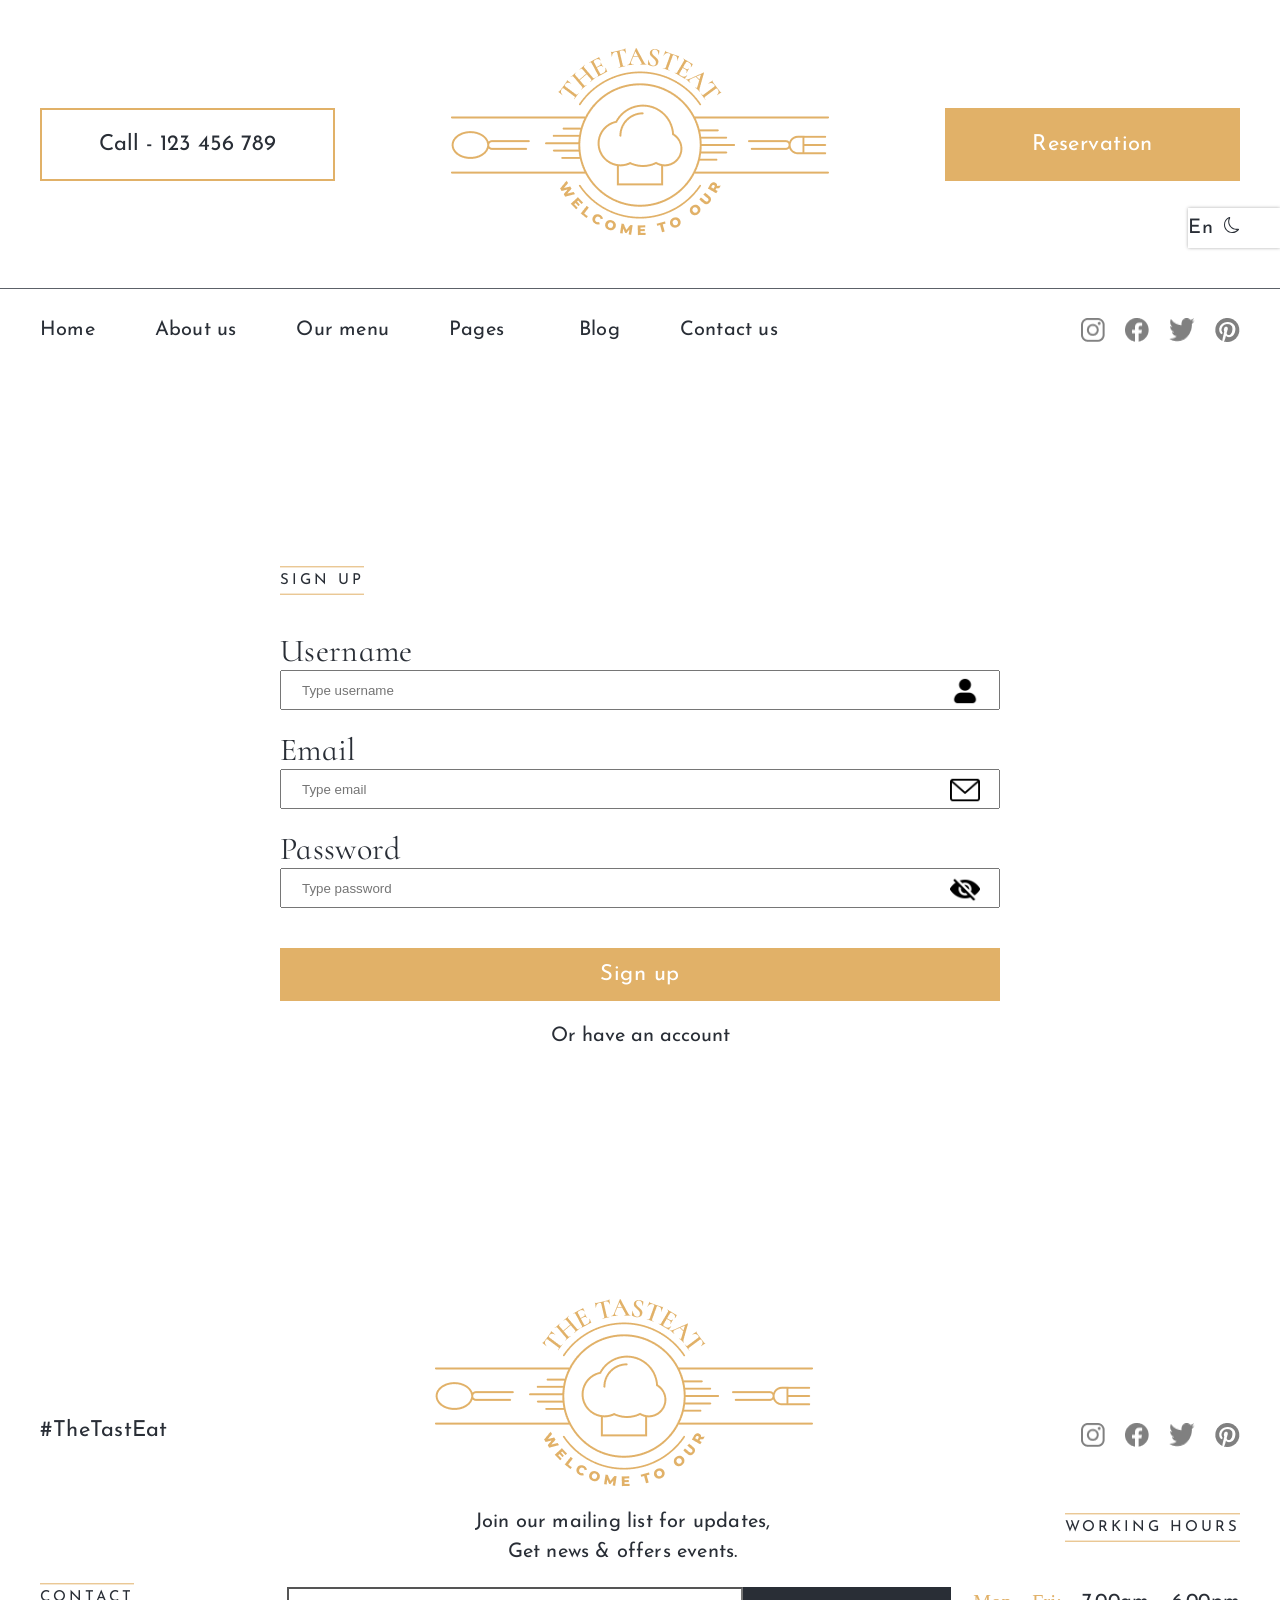
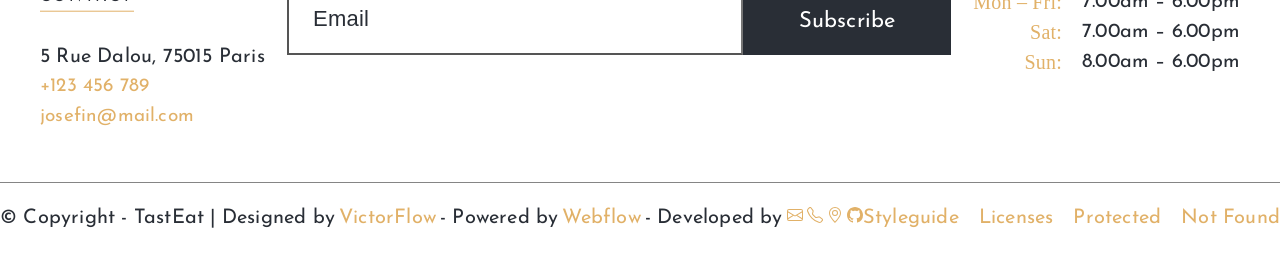
==== commit dc0f502d: "feat: add page settings control buttons to header, add developer links to footer" ====
--- a/auth.html
+++ b/auth.html
@@ -10,7 +10,7 @@
     <link
         href="https://fonts.googleapis.com/css2?family=Cormorant+Infant:ital,wght@0,300;0,400;0,500;0,600;0,700;1,300;1,400;1,500;1,600;1,700&display=swap"
         rel="stylesheet">
-    <title>Курсовая работа</title>
+    <title>TastEat</title>
     <link href="./styles/theme/global.css" rel="stylesheet">
     <link href="./styles/index.css" rel="stylesheet">
     <link href="./styles/auth.css" rel="stylesheet">
@@ -45,10 +45,10 @@
         <nav>
             <ul class="header__navbar">
                 <li class="header__btn">
-                    <a style="position: relative; z-index: 11111111111111111111;" class="lng-home pp"
-                    href="./index.html">
-                    Home
-                </a>
+                    <a class="lng-home"
+                        href="./index.html">
+                        Home
+                    </a>
                 </li>
                 <li class="header__btn">
                     <a href="#mini__info" class="header__btn__link lng-about__us">
@@ -61,7 +61,7 @@
                     </a>
                 </li>
                 <li class="header__btn">
-                    <a style="position: relative; z-index: 11111111111111111111;" class="lng-pages pp"
+                    <a class="lng-pages"
                         href="./index.html">
                         Pages
                     </a>
@@ -84,10 +84,10 @@
 
 
                 <div class="header__navbar__networks">
-                    <img src="./static/inst.png" alt="social network" class="header__network" />
-                    <img src="./static/facebook.png" alt="social network" class="header__network" />
-                    <img src="./static/twitter.png" alt="social network" class="header__network" />
-                    <img src="./static/pinterest.png" alt="social network" class="header__network" />
+                    <img src="./static/inst.png" alt="social network" class="header__network icon" />
+                    <img src="./static/facebook.png" alt="social network" class="header__network icon" />
+                    <img src="./static/twitter.png" alt="social network" class="header__network icon" />
+                    <img src="./static/pinterest.png" alt="social network" class="header__network icon" />
                 </div>
 
             </div>
@@ -127,7 +127,16 @@
         </aside>
     </header>
 
-
+    <div class="page__settings">
+        <div class="page__settings__buttons">
+            <div id="page-settings-language" class="change-lang lng-settings-language">En</div>
+            <img src="./static/settings/theme-dark-icon.svg" alt="theme toggler" id="page-settings-theme-toggler">
+        </div>
+        <div class="page__settings__options">
+            <ul id="page-settings-options-list">
+            </ul>
+        </div>
+    </div>
 
 
 
@@ -223,10 +232,10 @@
                     </p>
                     <img src="./static/LOGO.png" alt="logo" class="footer__preview__logo" />
                     <div class="footer__networks">
-                        <img src="./static/inst.png" alt="social network" class=" " />
-                        <img src="./static/facebook.png" alt="social network" class=" " />
-                        <img src="./static/twitter.png" alt="social network" class=" " />
-                        <img src="./static/pinterest.png" alt="social network" class=" " />
+                        <img src="./static/inst.png" alt="social network" class="icon" />
+                        <img src="./static/facebook.png" alt="social network" class="icon" />
+                        <img src="./static/twitter.png" alt="social network" class="icon" />
+                        <img src="./static/pinterest.png" alt="social network" class="icon" />
                     </div>
                 </div>
                 <div class="footer__titles">
@@ -323,6 +332,13 @@
                         <span class="footer__copyright__orange lng-footer-webflow">
                             Webflow
                         </span>
+                        <span class="footer__copyright__white lng-footer-developed">
+                            - Developed by
+                        </span>
+                        <a href="mailto:glebgithub@gmail.com"><img src="./static/footer/email-icon.svg"></a>
+                        <a href="tel:+375294938430"><img src="./static/footer/phone-icon.svg"></a>
+                        <a href="https://maps.app.goo.gl/hKrgJpeWySo14MFA7" target="_blank"><img src="./static/footer/location-icon.svg"></a>
+                        <a href="https://github.com/simonovgleb" target="_blank"><img src="./static/footer/github-icon.svg"></a>
                     </div>
                     <div class="footer__copyright__right">
                         <div class="footer__copyright__item lng-footer-styleguide">Styleguide</div>
@@ -333,17 +349,6 @@
                 </div>
             </div>
         </footer>
-
-
-
-
-        <input type="button" class="theme__switcher" value="Toggle" id="toggle-theme" />
-
-        <select class="change-lang">
-            <option value="ru" selected>RU</option>
-            <option value="en">EN</option>
-           
-        </select>
     </div>
 
 
--- a/styles/index.css
+++ b/styles/index.css
@@ -1,10 +1,3 @@
-
-
-
-
-
-
-
 :root {
     --body-bg-color: #fff;
     --black-color: #FFFFFF;
@@ -29,26 +22,24 @@
     --darken-black: #000;
 }
 
+:root[theme='dark'] * .icon {
+    filter: contrast(1);
+}
+
+:root * .icon {
+    filter: contrast(0);
+}
+
 
 body {
     background-color: var(--body-bg-color);
     transition: 1s ease-in-out;
 }
 
-.theme__switcher {
-    position: fixed;
-    width: 150px;
-    height: 60px;
-    right: 0;
-}
-
 .header {
     width: 100%;
     height: 370px;
-
     background-color: var(--black-color);
-
-
 }
 
 .header__preview {
@@ -59,20 +50,15 @@
     padding: 0 40px;
     display: grid;
     grid-template-columns: minmax(180px, 295px) minmax(0px, 378px) minmax(180px, 295px);
-
     grid-column-gap: 10px;
-
-
 }
 
 .header__preview__button__left {
     white-space: nowrap;
-
     height: 73px;
     display: flex;
     align-items: center;
     justify-content: center;
-    /*  color: #FFFFFF; */
     color: var(--white-color);
     border: 2px solid #E1B168;
     cursor: pointer;
@@ -91,10 +77,8 @@
 }
 
 .header__preview__button__right {
-
     height: 73px;
     background-color: #E1B168;
-    /* color: #292E36; */
     color: var(--black-color);
     position: relative;
     display: flex;
@@ -148,11 +132,72 @@
     column-gap: 20px;
 }
 
+.page__settings {
+    display: flex;
+    flex-direction: column;
+    position: fixed;
+    right: 0;
+    top: 13rem;
+    background: var(--body-bg-color);
+    box-shadow: 0 0 0.2rem 0 rgba(51, 51, 51, 0.4);
+    z-index: 100;
+    row-gap: 0;
+}
+
+.page__settings__buttons {
+    height: 2.5rem;
+    display: flex;
+    flex-direction: row;
+    flex-wrap: wrap;
+    align-content: center;
+    justify-content: center;
+    align-items: baseline;
+    padding: 0.5rem 2.5rem 0.5rem 0;
+    column-gap: 0.7rem;
+}
+
+.page__settings__buttons > *:hover {
+    cursor: pointer;
+}
+
+.page__settings__user__icon {
+    width: 1.25rem;
+    height: 1.25rem;
+}
+
+.change-lang {
+    font-family: 'Josefin Sans';
+    font-style: normal;
+    font-weight: 400;
+    font-size: 1.25rem;
+    line-height: 2rem;
+    letter-spacing: 0.0125rem;
+    color: var(--white-color);
+}
+
+.page__settings__options {
+    background: var(--body-bg-color);
+    box-shadow: 0 0 0.2rem 0 rgba(51, 51, 51, 0.4);
+}
+
+.page__settings__options > ul > li {
+    font-family: 'Josefin Sans';
+    font-style: normal;
+    font-weight: 400;
+    font-size: 1rem;
+    line-height: 2rem;
+    letter-spacing: 0.0125rem;
+    color: var(--white-color);
+}
+
+.page__settings__options > ul > li:hover {
+    cursor: pointer;
+    text-decoration: underline;
+}
+
 .welcome {
     background-color: var(--black-color);
     height: 810px;
-
-
 }
 
 .welcome__content {
@@ -169,7 +214,6 @@
     display: flex;
     flex-direction: column;
     justify-content: center;
-
 }
 
 .welcome__title {
@@ -215,18 +259,11 @@
 
 .welcome__right {
     margin-top: 30px;
-
-    /*                  
-    background-color: orange;
-   */
     align-self: flex-start;
 }
 
 
 .welcome__right__image {
-
-    /*  display: grid;
-     grid-template-columns: minmax(0px,  595px); */
     max-width: 595px;
     width: 100%;
     object-position: bottom;
@@ -268,8 +305,6 @@
     padding-right: 40px;
     justify-content: space-between;
     column-gap: 15px;
-    /*
-   */
     padding-top: 90px;
 }
 
@@ -286,9 +321,6 @@
     line-height: 130%;
     letter-spacing: 0.01em;
     color: #292E36;
-    /*
-  color: var(--black-color)
-  */
 }
 
 .mini__info__item__about {
@@ -306,10 +338,6 @@
 }
 
 .delivery__story__left {
-    /*
-height: 519px;
-flex: 0 1 743px;
-*/
     max-width: 743px;
     width: 100%;
     display: flex;
@@ -321,7 +349,6 @@
 }
 
 .deivery__story__content {
-
     padding-left: 40px;
     padding-right: 40px;
     display: flex;
@@ -342,9 +369,6 @@
     letter-spacing: 0.01em;
     font-family: 'Cormorant Infant', sans-serif;
     color: #292e36;
-    /*
- color: var(--black-color);
- */
     margin-bottom: 10px;
 }
 
@@ -404,24 +428,7 @@
 }
 
 
-
-
-
-
-
-
-
-
-
-
-
-
-
-
-
 .dishes {
-    /*  
- */
     margin-top: 139px;
 }
 
@@ -486,7 +493,6 @@
     font-size: 20px;
     line-height: 150%;
     letter-spacing: 0.01em;
-    /* color: #555; */
     color: var(--gray-color);
     font-family: 'Josefin Sans', sans-serif;
     max-width: 486px;
@@ -514,10 +520,7 @@
     margin-top: 60px;
 }
 
-
-
 .dishes__right {
-
     color: #555;
 }
 
@@ -549,7 +552,6 @@
 
 }
 
-/*flex  grow shrink*/
 .dish__element__content {
     display: flex;
     flex-direction: column;
@@ -568,7 +570,6 @@
     line-height: 140%;
     letter-spacing: 0.01em;
     margin-top: 5px;
-    /* color: #292e36; */
     color: var(--white-color);
 
     font-family: 'Cormorant Infant', sans-serif;
@@ -579,8 +580,6 @@
     height: 2px;
     width: 100%;
     margin-top: auto;
-
-    /* margin-bottom: 10px; */
     transform: translateY(-10px);
 }
 
@@ -590,7 +589,6 @@
     font-size: 22px;
     line-height: 150%;
     letter-spacing: 0.01em;
-    /* color: #555; */
     color: var(--gray-color);
     white-space: nowrap;
     font-family: 'Cormorant Infant', sans-serif;
@@ -602,23 +600,11 @@
     font-size: 30px;
     line-height: 140%;
     letter-spacing: 0.01em;
-    /*color: #292e36; */
 
     color: var(--white-color);
     font-family: 'Cormorant Infant', sans-serif;
     margin-bottom: 10px;
 }
-
-
-
-
-
-
-
-
-
-
-
 
 
 .all {
@@ -636,12 +622,6 @@
 }
 
 
-
-
-
-
-/*offers__card__content__image */
-
 .offers {
     margin-top: 140px;
 
@@ -655,8 +635,6 @@
 
 }
 
-
-
 .offers__first__title {
     font-weight: 400;
     font-size: 15px;
@@ -664,9 +642,6 @@
     letter-spacing: 0.2em;
     text-transform: uppercase;
     text-align: center;
-    /*
-    color: #292e36;
-  */
     color: var(--white-color);
     font-family: 'Josefin Sans', sans-serif;
     display: inline;
@@ -708,7 +683,6 @@
     letter-spacing: 0.01em;
     text-transform: capitalize;
     text-align: center;
-    /*   color: #292e36; */
     color: var(--white-color);
     font-family: 'Cormorant Infant', sans-serif;
     margin-bottom: 8px;
@@ -721,8 +695,6 @@
     line-height: 150%;
     letter-spacing: 0.01em;
     text-align: center;
-    /* color: #555; */
-
     color: var(--gray-color);
     font-family: 'Josefin Sans', sans-serif;
     max-width: 813px;
@@ -740,8 +712,6 @@
     height: 409px;
     padding: 0 40px;
     position: relative;
-
-
 }
 
 .offers__card__backgroud {
@@ -769,9 +739,7 @@
 
 .offers__card__price__block {
     position: relative;
-
     z-index: 111;
-
     transform: translateX(-60px) translateY(-70px);
 }
 
@@ -876,21 +844,15 @@
 
 }
 
-
-
 .customers {
     width: 100%;
     min-height: 906px;
- 
     background-color: var(--white-color);
-
- 
     padding-top: 150px;
 }
 
 
 .ft {
-
     width: 100%;
     height: 1000px;
     position: relative;
@@ -898,22 +860,10 @@
 }
 .slider {
     position: relative;
-
-    width: 100%;
-
+    width: 100%;
     user-select: none;
     touch-action: pan-y;
-
     margin-bottom: 130px;
-     
- /*   height: auto;
- 
- height: 1000px;
- overflow-x: hidden;
- */
- 
-
-    
 }
 
 .slider img {
@@ -926,8 +876,7 @@
     height: auto;
     overflow: hidden;
 }
-/*
-*/
+
 .slider-list.grab {
     cursor: grab;
 }
@@ -935,7 +884,6 @@
 .slider-list.grabbing {
     cursor: grabbing;
 }
-
 
 .customers__carousel {
     transition: 1s ease;
@@ -959,9 +907,7 @@
 .customers__content {
     padding-left: 40px;
     padding-right: 40px;
- 
-  min-height: 906px;
-
+    min-height: 906px;
 }
 
 .customers__first__title {
@@ -1024,8 +970,6 @@
     line-height: 140%;
     letter-spacing: 0.01em;
     text-transform: capitalize;
-    /*   color: #fff; */
-
     color: var(--black-color);
     font-family: 'Cormorant Infant', sans-serif;
     margin-bottom: 8px;
@@ -1036,7 +980,6 @@
     font-size: 20px;
     line-height: 150%;
     letter-spacing: 0.01em;
-    /* color: #fff; */
 
     color: var(--black-color);
     font-family: 'Josefin Sans', sans-serif;
@@ -1044,32 +987,24 @@
 }
 
 .slider__container {
- position: relative;
- width: 100%;
- height: auto;
- overflow: hidden;
- 
+    position: relative;
+    width: 100%;
+    height: auto;
+    overflow: hidden;
 }
 
 .customers__cards {
     max-width: 100%;
-    
     position: relative; 
-   
- overflow: hidden;
-
- height: 100%;
-
+    overflow: hidden;
+    height: 100%;
 }  
 .customers__carousel {
     transition: 1s ease;
     width: auto;
     column-gap: 30px;
-
-    display: flex;
-
-    position: absolute;
- 
+    display: flex;
+    position: absolute;
 }
  
 .customer__rate__card {
@@ -1081,13 +1016,9 @@
     background-color: var(--black-color);
     height: auto;
  
-   position: relative;
-
+    position: relative;
     min-width: 544px;
 }
-
-
-
 
 .customer__rate__card__bio {
     display: flex;
@@ -1098,15 +1029,11 @@
     margin-bottom: 31px;
 }
 
-
-
-
 .customer__rate__card__bio__title {
     font-weight: 400;
     font-size: 30px;
     line-height: 140%;
     letter-spacing: 0.01em;
-    /*color: #fff; */
     color: var(--white-color);
     font-family: 'Cormorant Infant', sans-serif;
 }
@@ -1118,7 +1045,6 @@
     letter-spacing: 0.01em;
     font-family: 'Josefin Sans', sans-serif;
     color: #e1b168;
-
 }
 
 .customer__rate__card__bio__text {
@@ -1126,7 +1052,6 @@
     flex-direction: column;
     justify-content: center;
 }
-
 
 .customer__rate__card__comment {
     font-weight: 400;
@@ -1154,21 +1079,11 @@
 }
 
 
-
-
-
-
-
-
-
-
-
 .customers__cards__dots  {
     display: flex;
-  justify-content: center;
-  column-gap: 10px;
- 
-margin-top: 70px;
+    justify-content: center;
+    column-gap: 10px;
+    margin-top: 70px;
 }
 
 
@@ -1179,19 +1094,13 @@
     margin-top: 40px;
 }
 .customers__cards::-webkit-scrollbar {
-    /* убрали видимость полоски скроллинга*/
     width: 0px;
     height: 0px;
 }
 
 .customer__card {
-    /*  
-  */
     flex: 0 0 544px;
-
     background-color: var(--card-color);
-    /*height: 332px */
-
     min-height: 332px;
 }
 
@@ -1206,8 +1115,6 @@
     width: 100%;
     background: #797e89;
     margin-bottom: 32px;
-
-
 }
 
 .customer__preview {
@@ -1228,7 +1135,6 @@
 }
 
 .customer__location {
-
     font-weight: 400;
     font-size: 20px;
     line-height: 150%;
@@ -1289,30 +1195,9 @@
 }
 
 
-
-
-
-
-
-
-
-
-
-
-
-
-
-
-
-
-
-
-
-
 .popular {
     margin-top: 120px;
     margin-bottom: 140px;
-
 }
 
 .popular__content {
@@ -1338,7 +1223,6 @@
     letter-spacing: 0.2em;
     text-transform: uppercase;
     text-align: center;
-    /* color: #292e36; */
     color: var(--white-color);
     font-family: 'Josefin Sans', sans-serif;
     position: relative;
@@ -1376,7 +1260,6 @@
     font-size: 40px;
     line-height: 140%;
     letter-spacing: 0.01em;
-    /*color: #292e36; */
     color: var(--white-color);
     font-family: 'Cormorant Infant', sans-serif;
     margin-bottom: 8px;
@@ -1389,7 +1272,6 @@
     font-size: 20px;
     line-height: 150%;
     letter-spacing: 0.01em;
-    /*   color: #555; */
     color: var(--gray-color);
     font-family: 'Josefin Sans', sans-serif;
 
@@ -1403,9 +1285,6 @@
     line-height: 150%;
     letter-spacing: 0.01em;
     text-align: center;
-    /* color: #555; 
-   color: red;
-   */
     color: var(--gray-color);
     font-family: 'Josefin Sans', sans-serif;
     margin-bottom: 50px;
@@ -1434,15 +1313,12 @@
     font-size: 30px;
     line-height: 140%;
     letter-spacing: 0.01em;
-    /*   color: #292e36; */
-
     color: var(--white-color);
     font-family: 'Cormorant Infant', sans-serif;
 }
 
 .popular__see_all {
     margin-top: 60px;
-    /*   margin: 0 auto; */
     font-weight: 400;
     font-size: 22px;
     line-height: 150%;
@@ -1457,11 +1333,9 @@
     border: 2px solid #e1b168;
     outline: none;
     cursor: pointer;
-
 }
 
 .we__offer {
-    /* background-color: #292e36; */
     background-color: var(--white-color);
     width: 100%;
     height: 515px
@@ -1481,7 +1355,6 @@
     line-height: 150%;
     letter-spacing: 0.2em;
     text-transform: uppercase;
-    /*  color: #fff ; */
     color: var(--black-color);
     font-family: 'Josefin Sans', sans-serif;
     position: relative;
@@ -1493,7 +1366,6 @@
     margin-bottom: 15px;
 }
 
-
 .we__offer__first__title::before {
     content: "";
     background-color: #E1B168;
@@ -1527,7 +1399,6 @@
     line-height: 140%;
     letter-spacing: 0.01em;
     font-family: 'Cormorant Infant', sans-serif;
-    /* color: #fff; */
     color: var(--black-color);
 }
 
@@ -1536,8 +1407,6 @@
     font-size: 20px;
     line-height: 150%;
     letter-spacing: 0.01em;
-    /* color: #fff; */
-
     color: var(--black-color);
     max-width: 438px;
     font-family: 'Josefin Sans', sans-serif;
@@ -1553,7 +1422,6 @@
 .we__offer__card {
     position: relative;
     top: 20px;
-    /*   border: 20px solid #323841; */
     border: 20px solid var(--we-offer-border);
     height: 235px;
     display: flex;
@@ -1572,14 +1440,6 @@
 
 }
 
-
-
-
-
-
-
-
-
 .blog {
     margin-top: 140px;
 }
@@ -1589,7 +1449,6 @@
     font-size: 15px;
     line-height: 150%;
     letter-spacing: 0.2em;
-    /* color: #292e36; */
     color: var(--white-color);
     font-family: 'Josefin Sans', sans-serif;
     display: inline;
@@ -1631,7 +1490,6 @@
     line-height: 140%;
     letter-spacing: 0.01em;
     font-family: 'Cormorant Infant', sans-serif;
-    /*   color: #292e36; */
     color: var(--white-color);
     margin-bottom: 8px;
 }
@@ -1641,8 +1499,6 @@
     font-size: 20px;
     line-height: 150%;
     letter-spacing: 0.01em;
-    /* color: #555; */
-
     color: var(--gray-color);
     font-family: 'Josefin Sans', sans-serif;
     max-width: 465px;
@@ -1694,12 +1550,7 @@
 
 .blog__card__view__image {
     object-fit: fill;
-    /*
-    position: absolute;
-     */
     filter: brightness(30%);
-    /*  object-fit: cover;
-    object-position: center; */
 }
 
 .blog__card__view__button {
@@ -1707,20 +1558,16 @@
     left: 50%;
     top: 50%;
     transform: translateX(-50%) translateY(-50%);
-
     border: 2px solid #e1b168;
     width: 227px;
     height: 73px;
     background-color: #e1b168;
-
-
     font-weight: 400;
     font-size: 22px;
     line-height: 150%;
     letter-spacing: 0.02em;
     font-family: 'Josefin Sans', sans-serif;
     cursor: pointer;
-    /*color: #292e36; */
     color: var(--white-color)
 }
 
@@ -1729,7 +1576,6 @@
     margin-top: 50px;
     display: flex;
     column-gap: 35px;
-
 }
 
 .card__date__title {
@@ -1738,7 +1584,6 @@
     line-height: 150%;
     letter-spacing: 0.2em;
     font-family: 'Josefin Sans', sans-serif;
-    /* color: #292e36; */
     color: var(--white-color);
     position: relative;
     display: inline;
@@ -1779,10 +1624,8 @@
     line-height: 150%;
     font-family: 'Josefin Sans', sans-serif;
     letter-spacing: 0.2em;
-    /*color: #292e36; */
     color: var(--white-color);
     display: inline;
-
     position: relative;
 }
 
@@ -1820,7 +1663,6 @@
     font-size: 30px;
     line-height: 130%;
     letter-spacing: 0.01em;
-    /* color: #292e36; */
     color: var(--white-color);
     font-family: 'Cormorant Infant', sans-serif;
     max-width: 502px;
@@ -1833,7 +1675,6 @@
     font-size: 20px;
     line-height: 150%;
     letter-spacing: 0.01em;
-    /* color: #555; */
     color: var(--gray-color);
     font-family: 'Josefin Sans', sans-serif;
     max-width: 547px;
@@ -1865,8 +1706,6 @@
     flex: 0 1 920px;
     height: 697px;
     position: relative;
-
-
 }
 
 .book__table__content {
@@ -1892,8 +1731,6 @@
 .book__table__first__title {
     display: inline;
     position: relative;
-
-
     font-weight: 400;
     font-size: 15px;
     line-height: 150%;
@@ -1904,9 +1741,6 @@
     margin-bottom: 12px;
 }
 
-
-
-
 .book__table__first__title::before {
     content: "";
     background-color: #E1B168;
@@ -1933,16 +1767,12 @@
     bottom: 0;
 }
 
-/*
-    */
-
 .book__table__second__title {
     font-weight: 400;
     font-size: 40px;
     line-height: 140%;
     letter-spacing: 0.01em;
     font-family: 'Cormorant Infant', sans-serif;
-    /* color: #fff; */
     color: var(--black-color);
     margin-bottom: 38px;
 }
@@ -1959,7 +1789,6 @@
 .book__table__input {
     background-color: transparent;
     outline: none;
-
     border: 2px solid var(--gray-color);
     width: 100%;
     height: 70px;
@@ -2003,7 +1832,6 @@
 
 .footer {
     width: 100%;
-    /* background-color: #292E36; */
     background-color: var(--body-bg-color);
 }
 
@@ -2012,7 +1840,6 @@
     justify-content: space-between;
 
     height: 317px;
-    /* background-color: red; */
     align-items: flex-end;
     padding-left: 40px;
     padding-right: 40px;
@@ -2028,7 +1855,6 @@
     line-height: 150%;
     letter-spacing: 0.01em;
     font-family: 'Josefin Sans', sans-serif;
-    /*  color: #fff; */
     color: var(--white-color);
 
     margin-bottom: 40px;
@@ -2055,20 +1881,14 @@
     line-height: 150%;
     letter-spacing: 0.01em;
     text-align: center;
-    /*
-    color: #fff;
-   */
     color: var(--white-color);
     max-width: 303px;
     margin-top: 20px;
     transform: translateX(70px);
 }
 
-
-
 .footer__titles__element:nth-child(3) {
     margin-top: 30px;
-
 }
 
 .footer__working__hours {
@@ -2080,13 +1900,8 @@
     letter-spacing: 0.2em;
     text-transform: uppercase;
     font-family: 'Josefin Sans', sans-serif;
-    /*
-    color: #fff;
-    */
-    color: var(--white-color);
-}
-
-
+    color: var(--white-color);
+}
 
 .footer__working__hours::before {
     content: "";
@@ -2114,7 +1929,6 @@
     bottom: 0;
     font-family: 'Josefin Sans', sans-serif;
 }
-
 
 .footer__main {
     display: flex;
@@ -2135,8 +1949,6 @@
     letter-spacing: 0.2em;
     text-transform: uppercase;
     font-family: 'Josefin Sans', sans-serif;
-    /*color: #fff;
-    */
     color: var(--white-color);
 }
 
@@ -2168,9 +1980,6 @@
     font-family: 'Josefin Sans', sans-serif;
 }
 
-
-
-
 .footer__main__element__subtitle {
     margin-top: 34px;
     font-weight: 400;
@@ -2178,8 +1987,6 @@
     line-height: 150%;
     letter-spacing: 0.01em;
     white-space: nowrap;
-    /* color: #fff;
-   */
     color: var(--white-color);
     font-family: 'Josefin Sans', sans-serif;
 }
@@ -2208,8 +2015,6 @@
 .footer__main__element__form {
     display: grid;
     grid-template-columns: minmax(200px, 664px);
-
-
 }
 
 
@@ -2226,10 +2031,7 @@
     line-height: 150%;
     letter-spacing: 0.01em;
     text-align: center;
-    /* color: #000; */
     color: var(--darken-black);
-    /*  background-color: #fff;
-  */
     cursor: pointer;
     background-color: var(--white-color);
     font-family: "Josefin Sans", sans-serif;
@@ -2247,12 +2049,10 @@
 }
 
 .footer__main__element__input::placeholder {
-
     font-weight: 400;
     font-size: 22px;
     line-height: 150%;
     letter-spacing: 0.01em;
-    /*  color: #fff; */
     color: var(--white-color);
 }
 
@@ -2279,7 +2079,6 @@
     letter-spacing: 0.01em;
     white-space: nowrap;
     text-align: right;
-    /*   color: #fff; */
     color: var(--white-color);
     font-family: 'Josefin Sans', sans-serif;
 }
@@ -2317,7 +2116,6 @@
     font-size: 20px;
     line-height: 150%;
     letter-spacing: 0.01em;
-    /*  color: #fff; */
     color: var(--white-color);
     cursor: pointer;
 }
@@ -2329,17 +2127,6 @@
     letter-spacing: 0.01em;
     color: #e1b168;
     font-family: 'Josefin Sans', sans-serif;
-
-}
-
-
-
-
-
-.change-lang {
-    position: fixed;
-    right: 0;
-    top: 60px;
 }
 
 .arrowTop {
--- a/styles/theme/burger.css
+++ b/styles/theme/burger.css
@@ -1,6 +1,4 @@
 .burger__area {
     width: 100%;
     height: 82px;
-  /*  display: none; */
-
 }
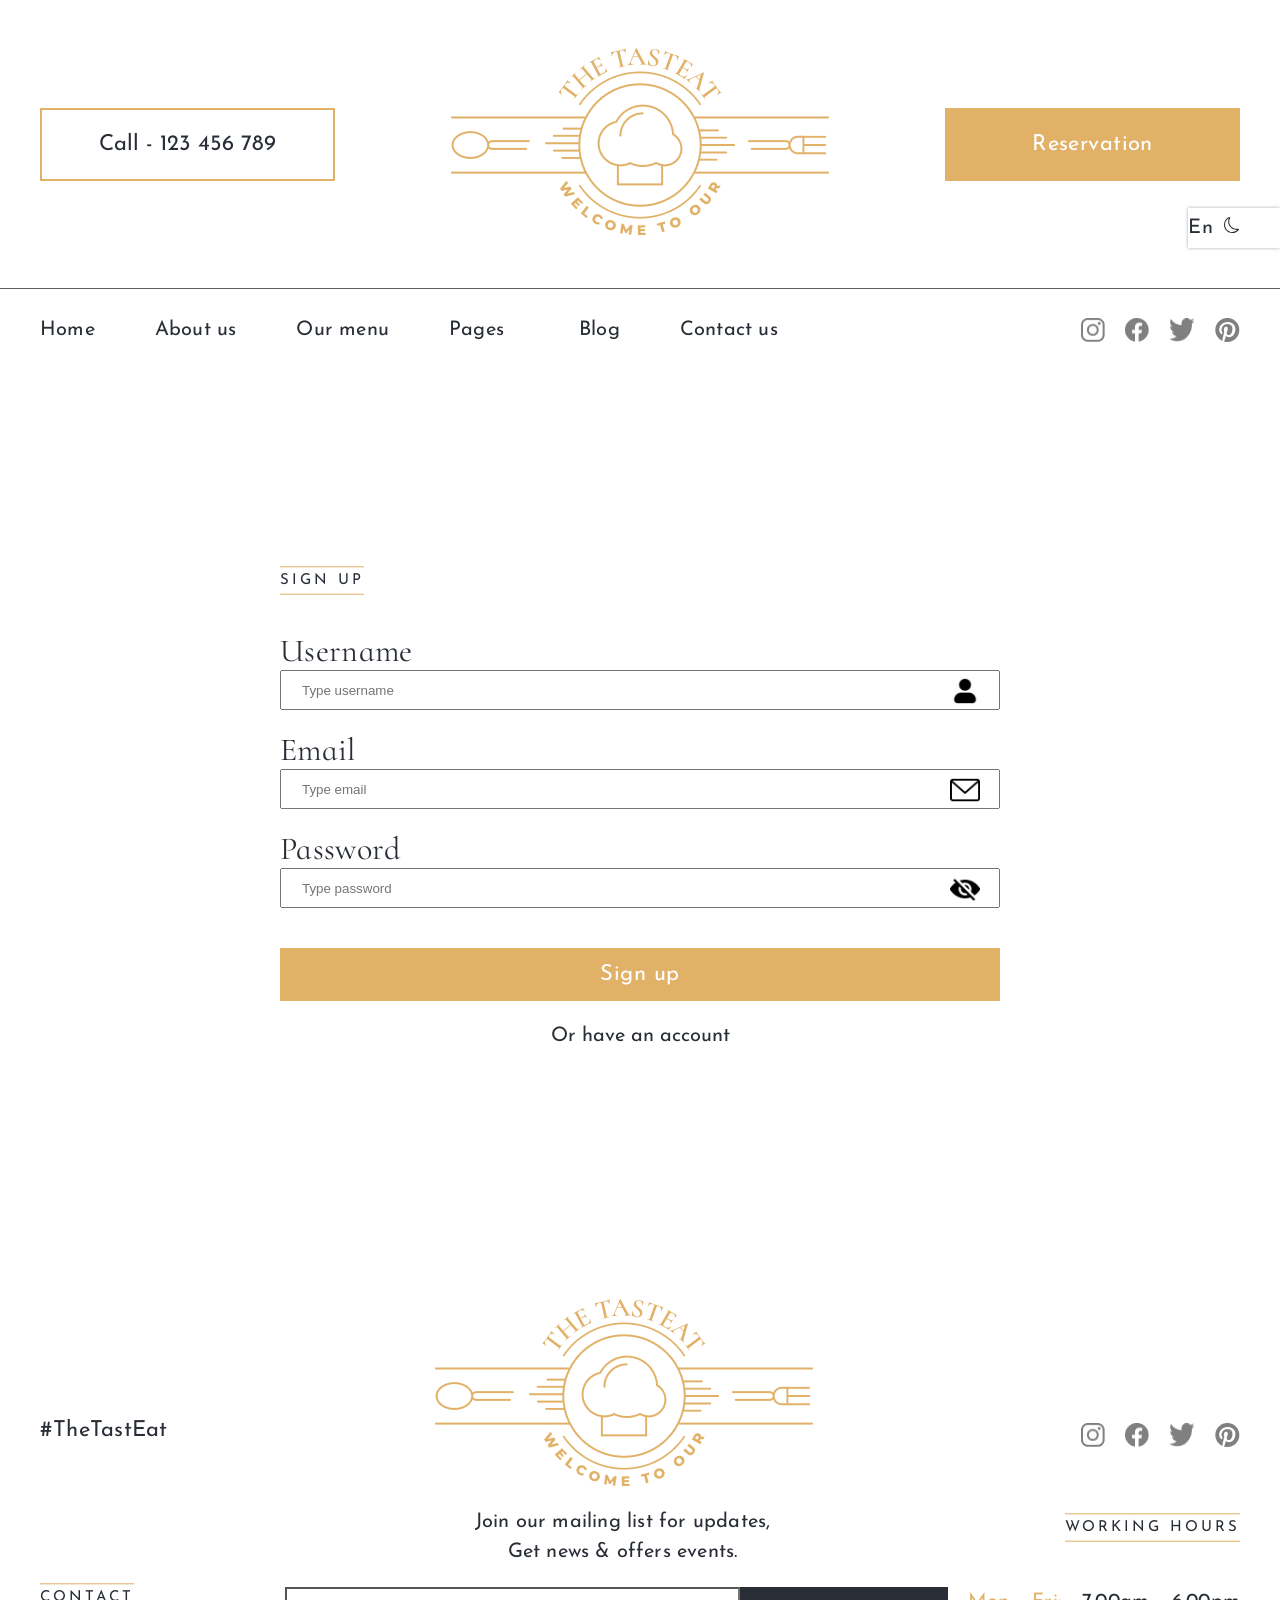
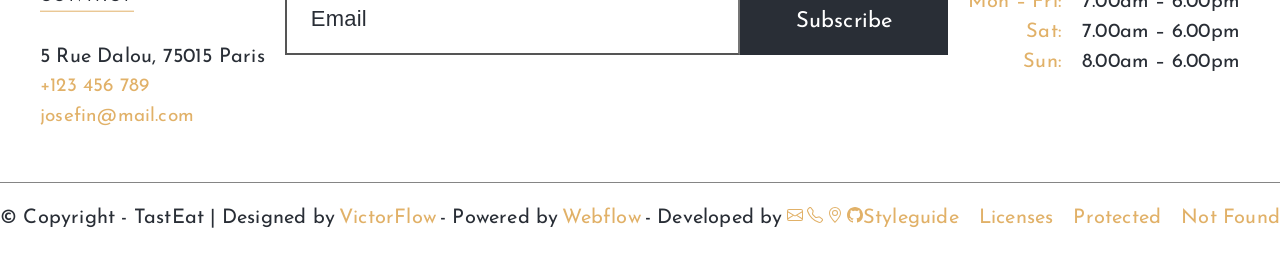
==== commit 93a6032a: "fix: update customer review data, fix internationalization for reviews, fix undefined variable error" ====
--- a/auth.html
+++ b/auth.html
@@ -79,10 +79,6 @@
                 </li>
             </ul>
         </nav>
-
-
-
-
                 <div class="header__navbar__networks">
                     <img src="./static/inst.png" alt="social network" class="header__network icon" />
                     <img src="./static/facebook.png" alt="social network" class="header__network icon" />
@@ -137,23 +133,6 @@
             </ul>
         </div>
     </div>
-
-
-
-
-
-
-
-
-
-
-
-
-
-
-
-
-
 
         <main class="content__of__page">
             <div id="arrowTop" class="arrowTop" hidden></div>
--- a/styles/index.css
+++ b/styles/index.css
@@ -1087,11 +1087,8 @@
 }
 
 
-.first-arrows, .second-arrows {
+.second-arrows {
     display: none;
-}
-.first-arrows {
-    margin-top: 40px;
 }
 .customers__cards::-webkit-scrollbar {
     width: 0px;
@@ -2070,6 +2067,7 @@
     text-align: right;
     white-space: nowrap;
     color: #e1b168;
+    font-family: "Josefin Sans", sans-serif;
 }
 
 .footer__main__element__day__right {
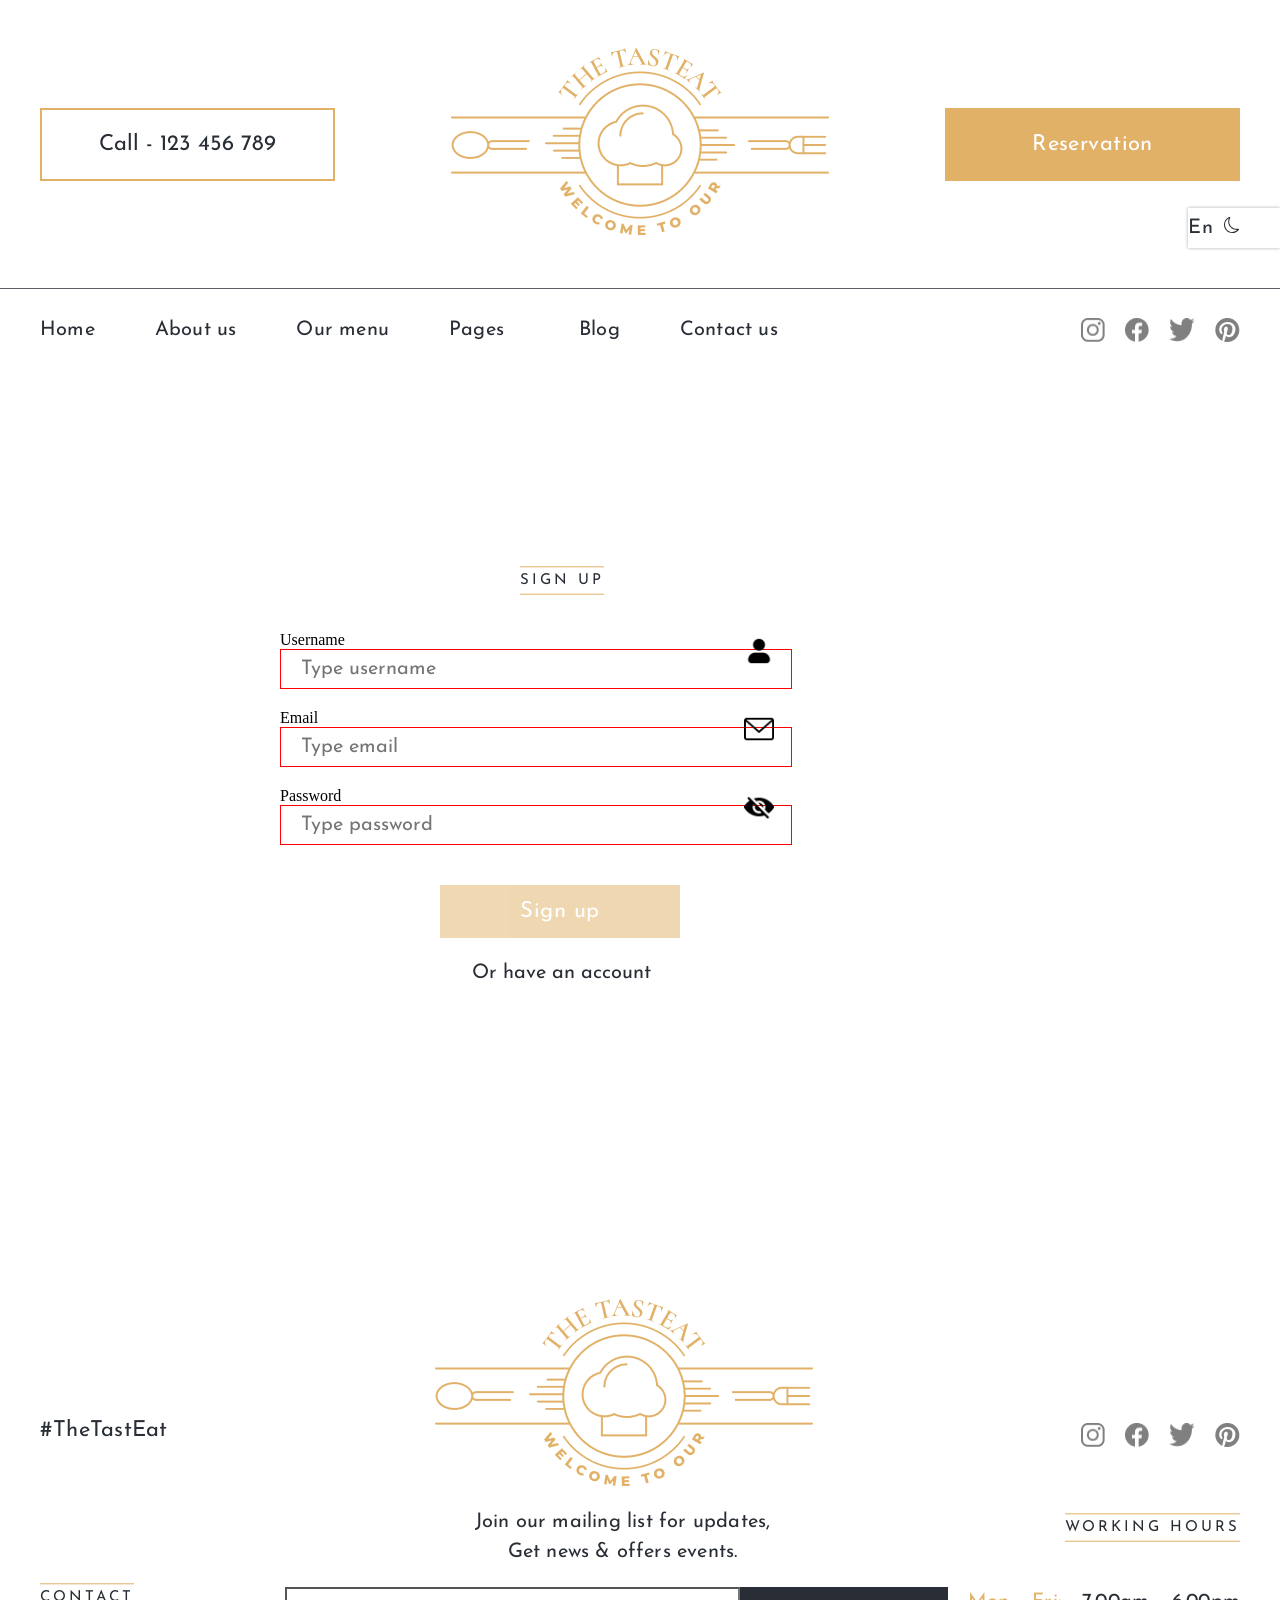
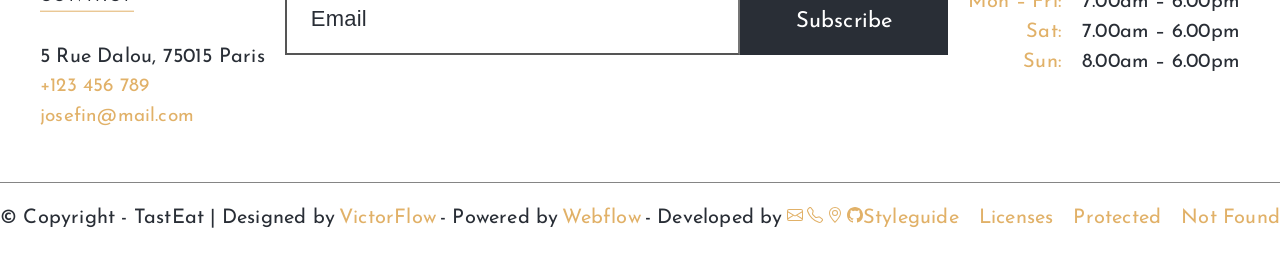
==== commit 1296f0af: "refactor: update index page content and rendering logic" ====
--- a/auth.html
+++ b/auth.html
@@ -16,7 +16,6 @@
     <link href="./styles/auth.css" rel="stylesheet">
     <link href="./styles/theme/breakpoints.css" rel="stylesheet">
     <link href="./styles/theme/animations.css" rel="stylesheet">
-    <link href="./styles/theme/theme.css" rel="stylesheet">
     <link href="./styles/theme/other-breakpoints.css" rel="stylesheet">
     <link href="./styles/theme/burger.css" rel="stylesheet">
     <link href="./styles/theme/modal.css" rel="stylesheet">
--- a/styles/theme/global.css
+++ b/styles/theme/global.css
@@ -13,7 +13,6 @@
     grid-template-columns: 1fr;
     margin: 0;
     padding: 0;
-    /*overflow-x: hidden; */
   }
   
   a {
--- a/styles/index.css
+++ b/styles/index.css
@@ -1,25 +1,31 @@
 :root {
-    --body-bg-color: #fff;
+    --body-bg-color: #FFFFFF;
     --black-color: #FFFFFF;
     --white-color: #292e36;
-    --gray-color: #555;
+    --gray-color: #555555;
     --transparent-gray: rgba(255, 255, 255, 0.4);
     --card-color: #343942;
-    --we-offer-border: #323841;
-    --book-table: rgba(41, 46, 54, 0.95);
+    --we-offer-border: #717477;
+    --book-table: rgba(137, 139, 141, 0.95);
     --darken-black: #fff;
+    --mini-info-background: #fff8f5;
+    --mini-info-item-title: #292E36;
+    --mini-info-item-about: #555;
 }
 
 :root[theme='dark'] {
     --body-bg-color: #292e36;
     --black-color: #292E36;
-    --white-color: #fff;
+    --white-color: #FFFFFF;
     --gray-color: #dad7d7;
-    --transparent-gray: #555;
+    --transparent-gray: #555555;
     --card-color: #9e9c9c;
-    --we-offer-border: #717477;
-    --book-table: rgba(137, 139, 141, 0.95);
+    --we-offer-border: #323841;
+    --book-table: rgba(41, 46, 54, 0.95);
     --darken-black: #000;
+    --mini-info-background: #292e36;
+    --mini-info-item-title: #fff8f5;
+    --mini-info-item-about: #dad7d7;
 }
 
 :root[theme='dark'] * .icon {
@@ -28,6 +34,14 @@
 
 :root * .icon {
     filter: contrast(0);
+}
+
+:root[theme='dark'] * .delivery__story__right__subscribtion__image {
+    filter: contrast(0);
+}
+
+:root * .delivery__story__right__subscribtion__image {
+    filter: contrast(1);
 }
 
 
@@ -289,7 +303,7 @@
 }
 
 .mini__info {
-    background-color: #fff8f5;
+    background-color: var(--mini-info-background);
 
 }
 
@@ -320,7 +334,7 @@
     font-size: 30px;
     line-height: 130%;
     letter-spacing: 0.01em;
-    color: #292E36;
+    color: var(--mini-info-item-title);
 }
 
 .mini__info__item__about {
@@ -328,12 +342,12 @@
     font-size: 20px;
     line-height: 150%;
     letter-spacing: 0.01em;
-    color: #555;
+    color: var(--mini-info-item-about);
 }
 
 
 .delivery__story {
-    background-color: #fff8f5;
+    background-color: var(--mini-info-background);
 
 }
 
@@ -368,7 +382,7 @@
     line-height: 140%;
     letter-spacing: 0.01em;
     font-family: 'Cormorant Infant', sans-serif;
-    color: #292e36;
+    color: var(--mini-info-item-title);
     margin-bottom: 10px;
 }
 
@@ -378,7 +392,7 @@
     line-height: 150%;
     letter-spacing: 0.01em;
     max-width: 559px;
-    color: #555;
+    color: var(--mini-info-item-about);
     font-family: 'Josefin Sans', sans-serif;
     margin-bottom: 20px;
 }
@@ -401,6 +415,7 @@
     font-size: 40px;
     line-height: 140%;
     letter-spacing: 0.01em;
+    color: var(--mini-info-item-about);
     font-family: 'Cormorant Infant', sans-serif;
     margin-bottom: 20px;
 }
@@ -411,7 +426,7 @@
     font-size: 20px;
     line-height: 150%;
     letter-spacing: 0.01em;
-    color: #555;
+    color: var(--mini-info-item-about);
     font-family: 'Josefin Sans', sans-serif;
     margin-bottom: 20px;
 }
@@ -422,7 +437,7 @@
     font-size: 20px;
     line-height: 150%;
     letter-spacing: 0.01em;
-    color: #555;
+    color: var(--mini-info-item-about);
     font-family: 'Josefin Sans', sans-serif;
     margin-bottom: 20px;
 }
@@ -442,6 +457,7 @@
     font-family: 'Josefin Sans', sans-serif;
     margin-bottom: 20px;
     margin-left: 40px;
+    color: var(--white-color);
 }
 
 .dishes__content {
@@ -581,6 +597,8 @@
     width: 100%;
     margin-top: auto;
     transform: translateY(-10px);
+    margin-left: 0.5rem;
+    margin-right: 0.5rem;
 }
 
 .dish__element__about {
@@ -592,7 +610,7 @@
     color: var(--gray-color);
     white-space: nowrap;
     font-family: 'Cormorant Infant', sans-serif;
-    margin-bottom: 20px;
+    overflow-wrap: break-word;
 }
 
 .dish__element__price {
@@ -603,7 +621,8 @@
 
     color: var(--white-color);
     font-family: 'Cormorant Infant', sans-serif;
-    margin-bottom: 10px;
+    margin-bottom: 0;
+    margin-top: auto;
 }
 
 
@@ -678,7 +697,7 @@
 
 .offers__second__title {
     font-weight: 400;
-    font-size: 40px;
+    font-size: 35px;
     line-height: 140%;
     letter-spacing: 0.01em;
     text-transform: capitalize;
@@ -768,7 +787,8 @@
     text-transform: uppercase;
     color: #292e36;
     font-family: 'Josefin Sans', sans-serif;
-    padding-left: 20px;
+    margin-top: 1rem;
+    rotate: -20deg;
 }
 
 .offers__card:nth-child(2) .offers__card__price__title {
@@ -797,6 +817,8 @@
     letter-spacing: 0em;
     font-family: 'Cormorant Infant', sans-serif;
     color: #292e36;
+    rotate: -20deg;
+    margin-left: 1rem;
 }
 
 .offers__card__content__first__title {
@@ -814,7 +836,7 @@
 
 .offers__card__content__second__title {
     font-weight: 400;
-    font-size: 40px;
+    font-size: 35px;
     line-height: 140%;
     letter-spacing: 0.01em;
     color: #292e36;
@@ -847,7 +869,7 @@
 .customers {
     width: 100%;
     min-height: 906px;
-    background-color: var(--white-color);
+    background-color: var(--black-color);
     padding-top: 150px;
 }
 
@@ -896,9 +918,19 @@
  
 }
 .slider-track {
-display: flex;
-column-gap: 20px;
-position: absolute;
+    display: flex;
+    column-gap: 20px;
+    position: absolute;
+}
+
+.slider-track-move {
+    transform: translateX(3%);
+    transition: 3s ease-in-out;
+}
+
+.slider-track-move-back {
+    transform: translateX(0);
+    transition: 3s ease-in-out;
 }
 
 .slide {}
@@ -908,6 +940,8 @@
     padding-left: 40px;
     padding-right: 40px;
     min-height: 906px;
+    background-color: var(--black-color);
+
 }
 
 .customers__first__title {
@@ -916,7 +950,7 @@
     line-height: 150%;
     letter-spacing: 0.01em;
  
-    color: var(--black-color);
+    color: var(--white-color);
     font-family: 'Josefin Sans', sans-serif;
     position: relative;
     display: inline;
@@ -970,7 +1004,7 @@
     line-height: 140%;
     letter-spacing: 0.01em;
     text-transform: capitalize;
-    color: var(--black-color);
+    color: var(--white-color);
     font-family: 'Cormorant Infant', sans-serif;
     margin-bottom: 8px;
 }
@@ -981,7 +1015,7 @@
     line-height: 150%;
     letter-spacing: 0.01em;
 
-    color: var(--black-color);
+    color: var(--white-color);
     font-family: 'Josefin Sans', sans-serif;
     margin-bottom: 75px;
 }
@@ -1014,8 +1048,7 @@
     justify-content: flex-start;
     padding: 0px 40px;
     background-color: var(--black-color);
-    height: auto;
- 
+    height: fit-content;
     position: relative;
     min-width: 544px;
 }
@@ -1083,7 +1116,7 @@
     display: flex;
     justify-content: center;
     column-gap: 10px;
-    margin-top: 70px;
+    margin-top: 50px;
 }
 
 
@@ -1179,7 +1212,7 @@
     width: 20px;
     height: 20px;
     box-shadow: 0 0 3px 0 rgba(51, 51, 51, 0.4);
-    background-color: var(--transparent-gray);
+    background-color: var(--gray-color);
 }
 
 .active__card {
@@ -1187,7 +1220,7 @@
     width: 20px;
     height: 20px;
     box-shadow: 0 0 3px 0 rgba(51, 51, 51, 0.4);
-    background-color: var(--black-color);
+    background-color: var(--white-color);
     font-family: 'Cormorant Infant', sans-serif;
 }
 
@@ -1301,10 +1334,7 @@
  
     color: var(--white-color)
 }
-.popular__card__image {
-    width: 318px;
-    height: 307px
-}
+
 .popular__card__price {
     font-weight: 700;
     font-size: 30px;
@@ -1333,7 +1363,7 @@
 }
 
 .we__offer {
-    background-color: var(--white-color);
+    background-color: var(--black-color);
     width: 100%;
     height: 515px
 }
@@ -1352,7 +1382,7 @@
     line-height: 150%;
     letter-spacing: 0.2em;
     text-transform: uppercase;
-    color: var(--black-color);
+    color: var(--white-color);
     font-family: 'Josefin Sans', sans-serif;
     position: relative;
     display: inline;
@@ -1404,7 +1434,7 @@
     font-size: 20px;
     line-height: 150%;
     letter-spacing: 0.01em;
-    color: var(--black-color);
+    color: var(--white-color);
     max-width: 438px;
     font-family: 'Josefin Sans', sans-serif;
     margin-top: 13px;
@@ -1432,7 +1462,7 @@
     font-size: 25px;
     line-height: 140%;
     letter-spacing: 0.01em;
-    color: var(--black-color);
+    color: var(--white-color);
     font-family: 'Cormorant Infant', sans-serif;
 
 }
@@ -1507,13 +1537,14 @@
     display: flex;
     flex-direction: column;
     align-items: center;
+    margin-bottom: 150px;
 }
 
 .blog__cards {
     display: grid;
     grid-template-columns: minmax(300px, 640px) minmax(300px, 640px);
     grid-column-gap: 50px;
-    margin-bottom: 150px;
+    margin-bottom: 2rem;
 }
 
 .blog__card {
@@ -1524,6 +1555,10 @@
     flex-direction: column;
     border: 1px solid var(--gray-color);
 
+}
+
+.blog__card.hidden {
+    display: none;
 }
 
 .blog__img__container {
@@ -1681,6 +1716,35 @@
     padding: 0 46px;
 }
 
+.blog__pagination {
+    font-weight: 400;
+    font-size: 20px;
+    line-height: 150%;
+    letter-spacing: 0.01em;
+    color: var(--gray-color);
+    font-family: 'Josefin Sans', sans-serif;
+    display: flex;
+    flex-direction: row;
+    flex-wrap: wrap;
+    justify-content: center;
+    align-items: center;
+    align-content: center;
+    column-gap: 0.8rem;
+}
+
+.blog__pagination__button:hover {
+    cursor: pointer;
+}
+
+
+.blog__pagination__button.disabled {
+    opacity: 0.8;
+}
+
+.blog__pagination__button.disabled:hover {
+    pointer-events: none;
+}
+
 .book__table {
     position: relative;
     width: 100%;
@@ -1733,7 +1797,7 @@
     line-height: 150%;
     letter-spacing: 0.2em;
     text-transform: uppercase;
-    color: var(--black-color);
+    color: var(--white-color);
     font-family: 'Josefin Sans', sans-serif;
     margin-bottom: 12px;
 }
@@ -1770,7 +1834,7 @@
     line-height: 140%;
     letter-spacing: 0.01em;
     font-family: 'Cormorant Infant', sans-serif;
-    color: var(--black-color);
+    color: var(--white-color);
     margin-bottom: 38px;
 }
 
@@ -1805,7 +1869,7 @@
     font-size: 22px;
     line-height: 150%;
     letter-spacing: 0.01em;
-    color: var(--black-color);
+    color: var(--white-color);
     font-family: 'Josefin Sans', sans-serif;
     padding-left: 23px;
 }
--- a/styles/auth.css
+++ b/styles/auth.css
@@ -1,3 +1,7 @@
+:root[theme='dark'] * .form__username__image {
+    filter: contrast(0);
+}
+
 .auth__form {
     width: 100%;
     margin-top: 200px;
@@ -17,11 +21,13 @@
     display: inline;
     font-weight: 400;
     font-size: 15px;
-   line-height: 140%; 
+    line-height: 140%; 
     letter-spacing: 0.2em;
     text-transform: uppercase;
     font-family: 'Josefin Sans', sans-serif;
     color: var(--white-color);
+    margin-left: 15rem;
+    margin-right: auto;
 }
 
 
@@ -57,32 +63,12 @@
     flex-direction: column;
     row-gap: 20px;
     margin-top: 40px;
+}
 
-    /*
-background-color: red;
-*/
-}
 .form__element {
-    /*
-    column-gap: 40px;
-    */
     display: flex;
     flex-direction: column;
     position: relative;
-}
-
-.form__username__text {
-    font-weight: 400;
-    font-size: 32px;
-    
-    letter-spacing: 0.01em;
-    font-family: 'Cormorant Infant', sans-serif;
- color: var(--white-color)
-    /*
-    color: #fff; 
-    color: var(--black-color);
-    margin-bottom: 38px;
-    */
 }
 
 
@@ -90,26 +76,46 @@
     width: 30px;
     height: 30px;
     position: absolute;
-    right: 0;
-    transform: translateY(45px);
-    margin-right: 20px;
+    left: 29rem;
+    transform: translateY(5px);
+    filter: contrast(1);
 }
 
 
-.form__username__image:nth-child(3) {
-  cursor: pointer;
+.form__username__image:hover {
+    cursor: pointer;
 }
 
 .form__username__input {
     height: 40px;
+    width: 32rem;
     outline: none;
-    cursor: pointer;
     padding-left: 20px;
+    font-family: 'Josefin Sans', sans-serif;
+    font-weight: 400;
+    font-size: 20px;
+    line-height: 150%;
+    background: var(--black-color);
+    border: var(--white-color) 1px solid;
+    color: var(--white-color);
+}
+
+.form__username__input:invalid {
+    border-color: red;
+}
+
+.auth__form__inputs:invalid .auth__form__submit,
+.auth__form__inputs:invalid .sign__in__button {
+    pointer-events: none;
+    opacity: 0.5;
 }
 
 .auth__form__submit, .sign__in__button {
     margin-top: 20px;
     height: 53px;
+    margin-left: 10rem;
+    width: 15rem;
+    margin-right: auto;
     background-color: #E1B168;
     color: var(--black-color);
     position: relative;
@@ -126,13 +132,15 @@
 }
 
 .orHave {
-text-align: center;
-color: var(--white-color);
-font-family: 'Josefin Sans', sans-serif;
-font-weight: 400;
-font-size: 20px;
-line-height: 150%;
-cursor: pointer;
+    text-align: center;
+    color: var(--white-color);
+    font-family: 'Josefin Sans', sans-serif;
+    font-weight: 400;
+    font-size: 20px;
+    line-height: 150%;
+    cursor: pointer;
+    margin-left: 12rem;
+    margin-right: auto;
 }
 
 
@@ -140,14 +148,12 @@
     display: none;
 } 
 
-
-
 .form__email__input__error, .form__password__input__error, .form__user__input__error {
     display: none;
     color: rgba(255, 0, 0, 0.644);
     font-family: 'Josefin Sans', sans-serif;
-font-weight: 400;
-font-size: 20px;
-text-align: center;
-margin-top: 10px;
+    font-weight: 400;
+    font-size: 20px;
+    text-align: center;
+    margin-top: 10px;
 }
--- a/styles/theme/breakpoints.css
+++ b/styles/theme/breakpoints.css
@@ -1,25 +1,25 @@
 :root {
-    --body-bg-color: #fff;
+    --body-bg-color: #FFFFFF;
     --black-color: #FFFFFF;
     --white-color: #292e36;
-    --gray-color: #555;
+    --gray-color: #555555;
     --transparent-gray: rgba(255, 255, 255, 0.4);
     --card-color: #343942;
+    --we-offer-border: #717477;
+    --book-table: rgba(137, 139, 141, 0.95);
+    --darken-black: #fff;
+}
+
+:root[theme='dark'] {
+    --body-bg-color: #292e36;
+    --black-color: #292E36;
+    --white-color: #FFFFFF;
+    --gray-color: #dad7d7;
+    --transparent-gray: #555555;
+    --card-color: #9e9c9c;
     --we-offer-border: #323841;
     --book-table: rgba(41, 46, 54, 0.95);
-}
-
-:root[theme='dark'] {
-
-    --body-bg-color: #292e36;
-    --black-color: #292E36;
-    --white-color: #fff;
-    --gray-color: #dad7d7;
-    --transparent-gray: #555;
-    --card-color: #9e9c9c;
-    --we-offer-border: #717477;
-    --book-table: rgba(137, 139, 141, 0.95);
-
+    --darken-black: #000;
 }
 
 
@@ -52,11 +52,9 @@
         justify-content: space-between;
         position: fixed;
     }
-.burger__btn__img {
-width: 44px;
- 
-
-}
+    .burger__btn__img {
+        width: 44px;
+    }
     .burger span {
         width: 60px;
         height: 3px;
@@ -75,8 +73,6 @@
         flex-direction: column;
         align-items: center;
         justify-content: center;
-        /*  
-        */
         z-index: 1111111;
 
     }
@@ -213,16 +209,6 @@
         order: 2
     }
 
-    .footer__main {
-        /*  display: none; */
-    }
-
-    .footer__titles {
-        /*
-        display: none;
-    */
-    }
-
     .footer__main__element {
         flex-direction: column;
     }
@@ -241,6 +227,10 @@
         font-size: 32px;
     }
 
+    .offers__card__content__image {
+        opacity: 0.3;
+    }
+
 }
 
 @media screen and (max-width: 450px) {
@@ -259,16 +249,10 @@
     .dishes__content {
         padding-left: 20px;
         padding-right: 20px;
-        /* 
-    */
     }
 
     .dish__element__price {
-        display: none;
-    }
-
-    .dish__element__line {
-        display: none;
+        margin-top: auto;
     }
 
     .dish__element__image {
@@ -281,6 +265,7 @@
 
     .dish__element__about {
         font-size: 16px;
+        margin-bottom: 0;
     }
 
     .mini__info__item {
@@ -334,6 +319,10 @@
         grid-template-columns: 1fr 1fr;
     }
 
+    .offers__card__content__image {
+        opacity: 0.3;
+    }
+
 }
 
 
--- a/styles/theme/other-breakpoints.css
+++ b/styles/theme/other-breakpoints.css
@@ -23,7 +23,6 @@
     .welcome__content {
         flex-direction: column;
         align-items: center;
-
         justify-content: flex-start;
     }
 
@@ -42,21 +41,17 @@
 
     .mini__info__content {
         flex-direction: column;
-
         column-gap: 0;
         justify-content: space-between;
         row-gap: 10px;
         align-items: center;
         height: 500px;
         padding-bottom: 10px;
-
-
     }
 
     .mini__info__item {
         max-width: 70%;
         width: 100%;
-
     }
 
     .dishes__content {
@@ -68,14 +63,11 @@
     }
 
     .offers__content {
-
         width: 100%;
     }
 
     .offers__cards {
-
-        width: 100%;
-
+        width: 100%;
         grid-template-columns: 1fr;
         display: grid;
         grid-row-gap: 40px;
@@ -98,9 +90,6 @@
         display: flex;
         column-gap: 20px;
     }
-
-
-
 
     .footer__main__element__subtitle {
         margin-top: 0px;
@@ -161,6 +150,7 @@
 @media screen and (max-width: 1100px) {
     .dish__element__about {
         white-space: wrap;
+        margin-bottom: 0;
     }
 
     .we__offer__content {
@@ -170,7 +160,6 @@
 
 @media screen and (max-width: 1400px) {
     .popular__cards {
-        grid-template-columns: minmax(0, 1fr) minmax(0, 1fr);
         display: grid;
         grid-row-gap: 40px;
     }
@@ -184,37 +173,28 @@
 
 @media  screen and (max-width: 740px) {
     .customer__rate__card  {
-        min-width:444px
- 
-   
-    } 
-
-
-  
-    
+        min-width: 444px;
+    }
 }
 
 @media  screen and (max-width: 540px) {
     .customer__rate__card  {
         min-width:254px;
-        padding: 0px 10px;
-        
- 
-   
+        padding: 0px 10px;  
     } 
     .customer__rate__card__bio { 
-flex-direction: column;
-align-items: center;
-text-align: center;
+        flex-direction: column;
+        align-items: center;
+        text-align: center;
     }
     .customer__rate__card__bio__text { 
-text-align: center;
+        text-align: center;
     }
     .customer__rate__card__comment { 
-max-width: 250px;
+        max-width: 250px;
     }
     .slider-track {
-column-gap: 10px;
+        column-gap: 10px;
     }
 }
  
--- a/styles/theme/modal.css
+++ b/styles/theme/modal.css
@@ -6,15 +6,13 @@
     align-items: center;
     position: fixed;
     justify-content: center;
-  /*  
-  */
-  display: none;
+    display: none;
 }
 
 .modal__window {
     flex: 0 1 700px;
     height: auto;
-    background-color: #fff;
+    background-color: var(--black-color);
     position: relative;
     z-index: 11111111111111;
     border-radius: 20px;
@@ -23,7 +21,6 @@
 }
 
 .modal__overlay {
-    /* position: fixed; */
     position: absolute;
     top: 0;
     left: 0;
@@ -36,10 +33,10 @@
 
 .modal__header__title {
     font-weight: 400;
-    font-size: 16x;
+    font-size: 16px;
     line-height: 150%;
     letter-spacing: 0.01em;
-    color: black;
+    color: var(--white-color);
 
     font-family: 'Josefin Sans', sans-serif;
     position: relative;
@@ -81,9 +78,7 @@
     line-height: 140%;
     letter-spacing: 0.01em;
     text-transform: capitalize;
-
-
-    color: var(--black-color);
+    color: var(--white-color);
     font-family: 'Cormorant Infant', sans-serif;
     margin-bottom: 0px;
 }
@@ -91,7 +86,6 @@
 .modal__content {
     display: flex;
     justify-content: space-between;
-
     height: 350px;
     column-gap: 20px;
     margin-bottom: 20px;
@@ -144,10 +138,10 @@
     font-size: 25px;
     position: relative;
     z-index: 111;
-    line-height: 70%;
+    line-height: 150%;
     letter-spacing: 0.01em;
     text-transform: uppercase;
-    color: #292e36;
+    color: var(--white-color);
     font-family: 'Josefin Sans', sans-serif;
     padding-left: 20px;
     margin-bottom: 20px;
@@ -159,7 +153,7 @@
     line-height: 150%;
     letter-spacing: 0.01em;
     font-family: 'Josefin Sans', sans-serif;
-    color: #555;
+    color: var(--gray-color);
 }
 .modal__sign__up__content {
     display: flex;
@@ -167,19 +161,8 @@
     align-items: center;
 }
 @media screen and (max-width: 650px) {
-    .modal__content__image {
-        width: 100%;
-        height: 300px;
-        object-fit: fill
-    }
     .modal__header__title {
         margin-bottom: 20px;
-    }
-
-    .modal__content {
-        flex-direction: column;
-        height: 600px;
-        row-gap: 50px;
     }
 }
 
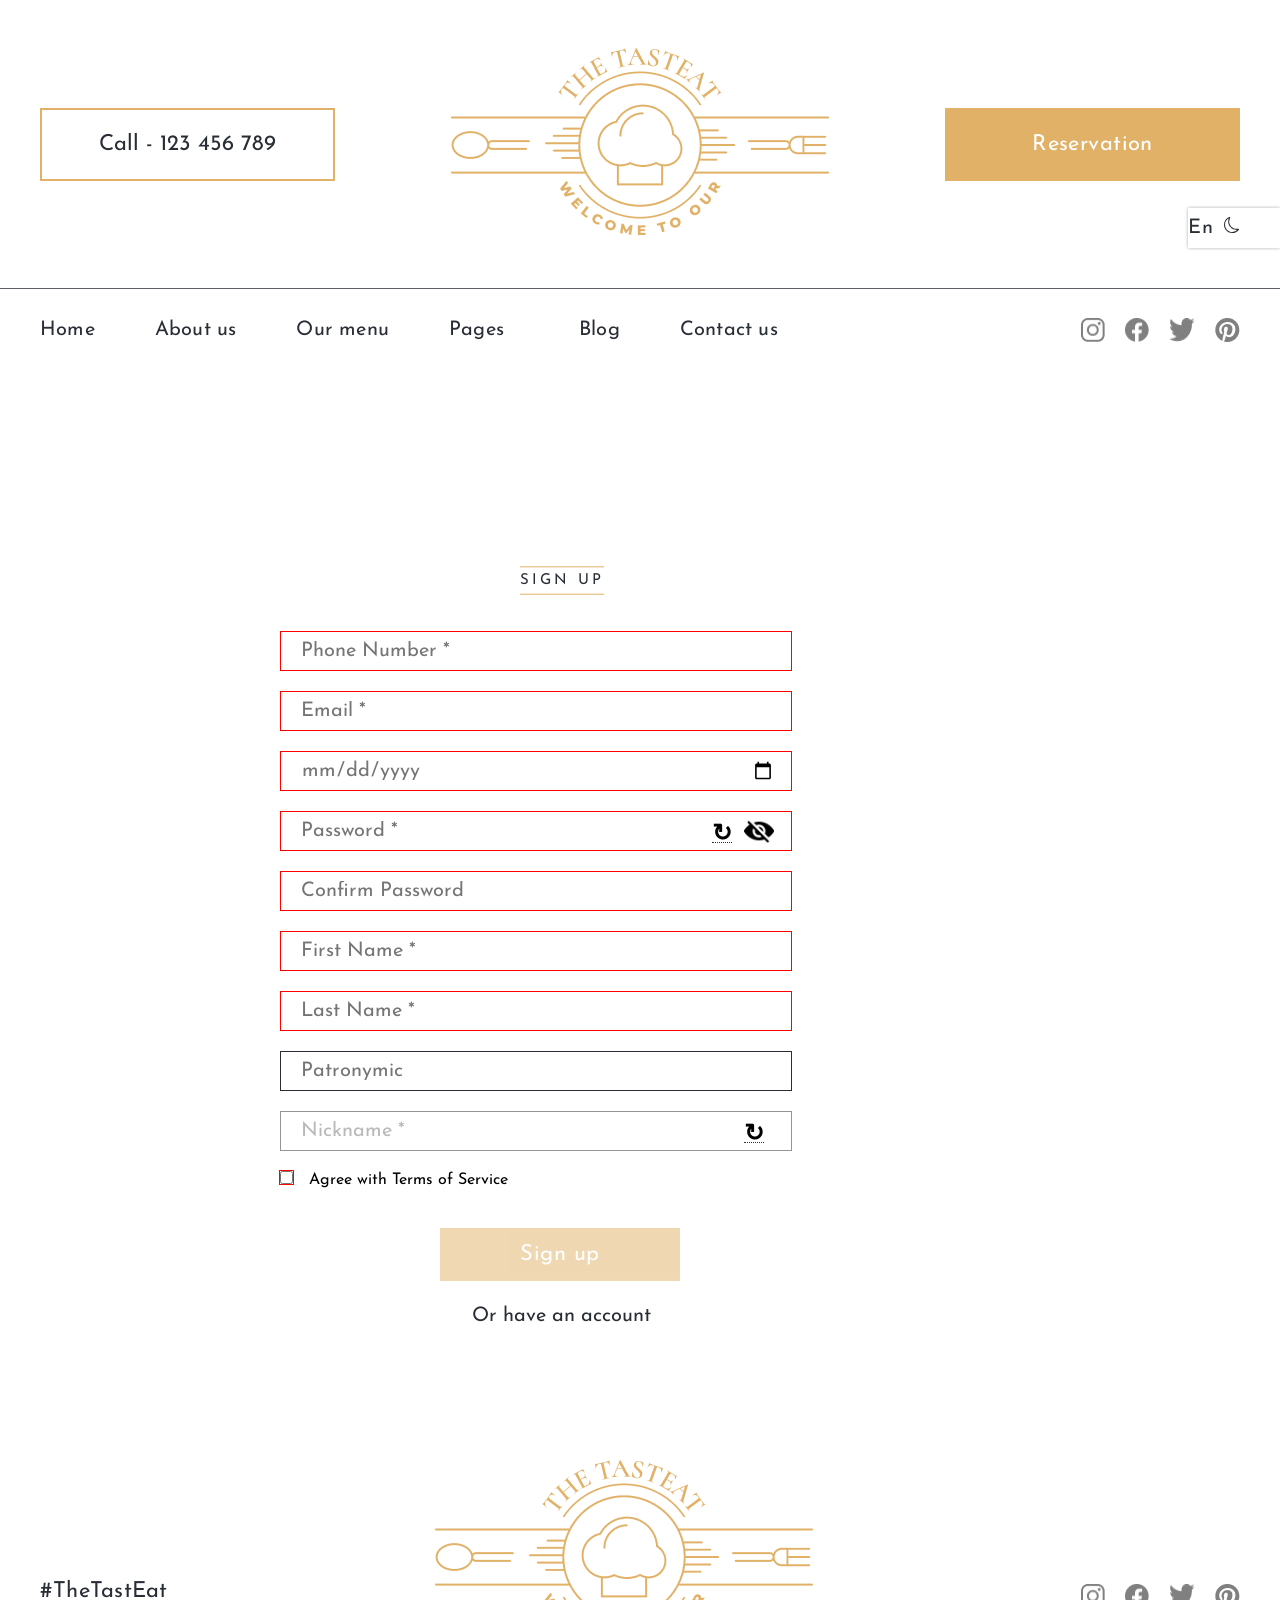
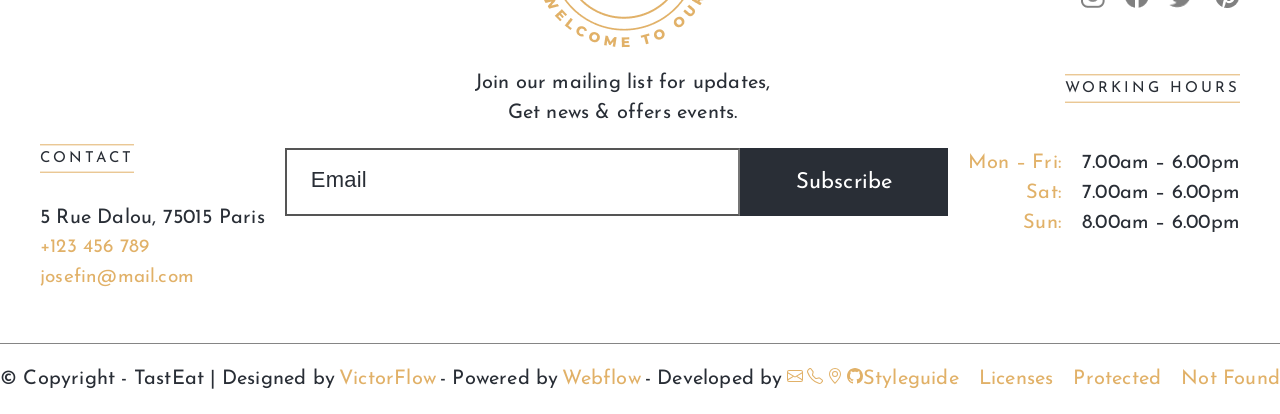
==== commit d67ba638: "refactor: update sign-up page with necessary fields" ====
--- a/auth.html
+++ b/auth.html
@@ -100,18 +100,55 @@
 
         </div>
         <aside class="burger__content">
-
             <img src="./static/LOGO.png" alt="logo" class="burger__logo">
-
             <div class="burger__btns">
-                <div class="burger__btn lng-home">Home</div>
-                <div class="burger__btn lng-about__us">About Us</div>
-                <div class="burger__btn  lng-menu">Our Menu</div>
-                <div class="burger__btn lng-pages">Pages</div>
-                <div class="burger__btn lng-blog">Blog</div>
-                <div class="burger__btn lng-contact">Contact Us</div>
-                <div class="burger__btn">Call - 123 456 789</div>
-                <div class="burger__btn">Reservation</div>
+                <div class="burger__btn">
+                    <img src="./static/header/home (3).png" class="burger__btn__img" alt="home">
+                    <a href="./index.html" class="lng-home">
+                        Home
+                    </a>
+                </div>
+                <div class="burger__btn">
+                    <img src="./static/header/information (1).png" class="burger__btn__img" alt="home">
+                    <a href="#mini__info" class="lng-about__us">
+                        About Us
+                    </a>
+                </div>
+                <div class="burger__btn">
+                    <img src="./static/header/burger.png" class="burger__btn__img" alt="home">
+                    <a href="#dishes" class="lng-burger-menu">
+                        Our Menu
+                    </a>
+                    
+                </div>
+                <div class="burger__btn">
+                    <img src="./static/header/web-browser.png" class="burger__btn__img" alt="home">
+                    <a href="#" class="lng-burger-pages">
+                        Pages
+                    </a>
+
+                </div>
+                <div class="burger__btn">
+                    <img src="./static/header/paper.png" class="burger__btn__img" alt="home">
+                    <a href="#blog" class="lng-burger-blog">
+                        Blog
+                    </a>
+
+                </div>
+                <div class="burger__btn">
+                    <img src="./static/header/contact-us.png" class="burger__btn__img" alt="home">
+                    <a href="#footer" class="lng-burger-contact">
+                        Contact Us
+                    </a>
+
+                </div>
+                <div class="burger__btn">
+                    <img src="./static/header/phone.png" class="burger__btn__img" alt="home">
+                    <a href="tel:1234" class="lng-burger-tel">
+                        Call - 123 456 789
+                    </a>
+                </div>
+                <div class="burger__btn lng-burger-reservation">Reservation</div>
             </div>
             <div class="header__navbar__networks">
                 <img src="./static/inst.png" alt="social network" class="header__network" />
@@ -143,56 +180,86 @@
                         </p>
                         <form action="" class="auth__form__inputs">
                             <div class="form__element">
-                                <p class="form__username__text">
-                                    Username
-                                </p>
-                                <input type="text" class="form__username__input user__input" placeholder="Type username" required />
-                                <img src="./static/auth/user.png" alt="user" class="form__username__image" />
-
-
-                                <p class="form__user__input__error">
-                                   
-                                </p>
-                            </div>
-
-
-                            <div class="form__element">
-                                <p class="form__username__text">
-                                    Email
-                                </p>
-                                <input type="text" class="form__username__input email__input" placeholder="Type email" required />
-                                <img src="./static/auth/email.png" alt="user" class="form__username__image" />
-
-
-                                <p class="form__email__input__error">
-                                   
-                                </p>
-                            </div>
-
-
-                            <div class="form__element">
-                                <p class="form__username__text">
-                                    Password
-                                </p>
-                                <input   class="form__username__input password__input" type="password" placeholder="Type password" required />
+                                <input type="text" class="form__username__input lng-phone_number__placeholder" placeholder="Phone Number *" required />
+                                <p class="form__user__input__error" id="phone-number-error">
+                                </p>
+                            </div>
+
+                            <div class="form__element">
+                                <input type="email" class="form__username__input lng-email__placeholder" placeholder="Email *" required />
+                                <p class="form__user__input__error" id="email-error">
+                                </p>
+                            </div>
+
+                            <div class="form__element">
+                                <input type="date" class="form__username__input date__input lng-dob__title" title="Date of Birth *" required />
+                                <p class="form__user__input__error" id="dob-error">
+                                </p>
+                            </div>
+
+                            <div class="form__element">
+                                <input class="form__username__input password__input lng-password__placeholder" type="password" placeholder="Password *" maxlength="50" required />
+                                <div class="tooltip suggest__btn">
+                                    &#8635;
+                                    <span class="tooltip__text lng-suggest">Suggest</span>
+                                </div>
                                 <img src="./static/auth/hidden.png" alt="user" class="form__username__image eye__btn" />
-
-
-                                <p class="form__password__input__error">
-                                   
-                                </p>
-                            </div>
-
-                            <div class="form__element">
-                                <button type="submit" class="auth__form__submit btn__animation">
+                                <p class="form__password__input__error" id="password-error">
+                                </p>
+                            </div>
+
+                            <div class="form__element">
+                                <input type="password" class="form__username__input password__input lng-password_confirmation__placeholder" placeholder="Confirm Password" required />
+                                <p class="form__user__input__error" id="password-confirmation-error">
+                                </p>
+                            </div>
+
+                            <div class="form__element">
+                                <input type="text" class="form__username__input lng-first_name__placeholder" placeholder="First Name *" required />
+                                <p class="form__user__input__error" id="first-name-error">
+                                </p>
+                            </div>
+
+                            <div class="form__element">
+                                <input type="text" class="form__username__input lng-last_name__placeholder" placeholder="Last Name *" required />
+                                <p class="form__user__input__error" id="last-name-error">
+                                </p>
+                            </div>
+
+                            <div class="form__element">
+                                <input type="text" class="form__username__input lng-patronymic__placeholder" placeholder="Patronymic"/>
+                                <p class="form__user__input__error" id="patronymic-error">
+                                </p>
+                            </div>
+
+                            <div class="form__element">
+                                <input type="text" class="form__username__input lng-nickname__placeholder" placeholder="Nickname *" required disabled />
+                                <div class="tooltip suggest__btn suggest__nickname">
+                                    &#8635;
+                                    <span class="tooltip__text lng-suggest">Suggest</span>
+                                </div>
+                                <p class="form__user__input__error" id="nickname-error">
+                                </p>
+                            </div>
+
+                            <div class="form__element">
+                                <div class="tos__container">
+                                    <input type="checkbox" class="tos__checkbox" required />
+                                    <p class="lng-tos">Agree with <a href="#footer">Terms of Service</a></p>
+                                </div>
+                                <p class="form__user__input__error" id="tos-error">
+                                </p>
+                            </div>
+
+                            <div class="form__element">
+                                <button type="submit" class="auth__form__submit btn__animation lng-sign-up">
                                     Sign up
                                 </button>
                             </div>
 
                             <div class="form__element">
                               <p class="orHave">
-                                <a href="./signin.html">
-
+                                <a href="./signin.html" class="lng-or-sign-in">
                                     Or have an account
                                 </a>
                               </p>
--- a/styles/auth.css
+++ b/styles/auth.css
@@ -1,3 +1,7 @@
+:root[theme='dark'] {
+    color-scheme: dark;
+}
+
 :root[theme='dark'] * .form__username__image {
     filter: contrast(0);
 }
@@ -10,7 +14,6 @@
 }
 .auth__form__content {
     width: 100%;
-    height: 600px;
     padding-left: 40px;
     padding-right: 40px;
     max-width: 800px;
@@ -102,6 +105,10 @@
 
 .form__username__input:invalid {
     border-color: red;
+}
+
+.form__username__input:disabled {
+    opacity: 0.5;
 }
 
 .auth__form__inputs:invalid .auth__form__submit,
@@ -156,4 +163,69 @@
     font-size: 20px;
     text-align: center;
     margin-top: 10px;
+}
+
+.tooltip {
+    position: relative;
+    display: inline-block;
+    border-bottom: 1px dotted var(--white-color);
+}
+
+.tooltip .tooltip__text {
+    visibility: hidden;
+    background-color: var(--black-color);
+    color: var(--white-color);
+    text-align: center;
+    border-radius: 6px;
+    position: absolute;
+    top: 2rem;
+    left: 0;
+    z-index: 1;
+    font-family: 'Josefin Sans', sans-serif;
+    font-weight: 400;
+    font-size: 1rem;
+}
+
+.suggest__btn {
+    font-family: 'Josefin Sans', sans-serif;
+    font-weight: 600;
+    font-size: 1.5rem;
+    position: absolute;
+    right: auto;
+    left: 27rem;
+    top: 0.5rem;
+    bottom: 0.5rem;
+}
+
+.suggest__btn:hover {
+    cursor: pointer;
+}
+
+.tooltip:hover .tooltip__text {
+    visibility: visible;
+}
+
+.suggest__nickname {
+    left: 29rem;
+}
+
+.date__input {
+    padding-right: 1rem;
+    color: #757575;
+}
+
+.tos__container {
+    display: flex;
+    flex-direction: row;
+    font-family: 'Josefin Sans', sans-serif;
+    font-weight: 400;
+    font-size: 1rem;
+    flex-wrap: wrap;
+    align-items: baseline;
+    justify-content: flex-start;
+    column-gap: 1rem;
+}
+
+.tos__checkbox:invalid {
+    outline: 1px solid red;
 }
